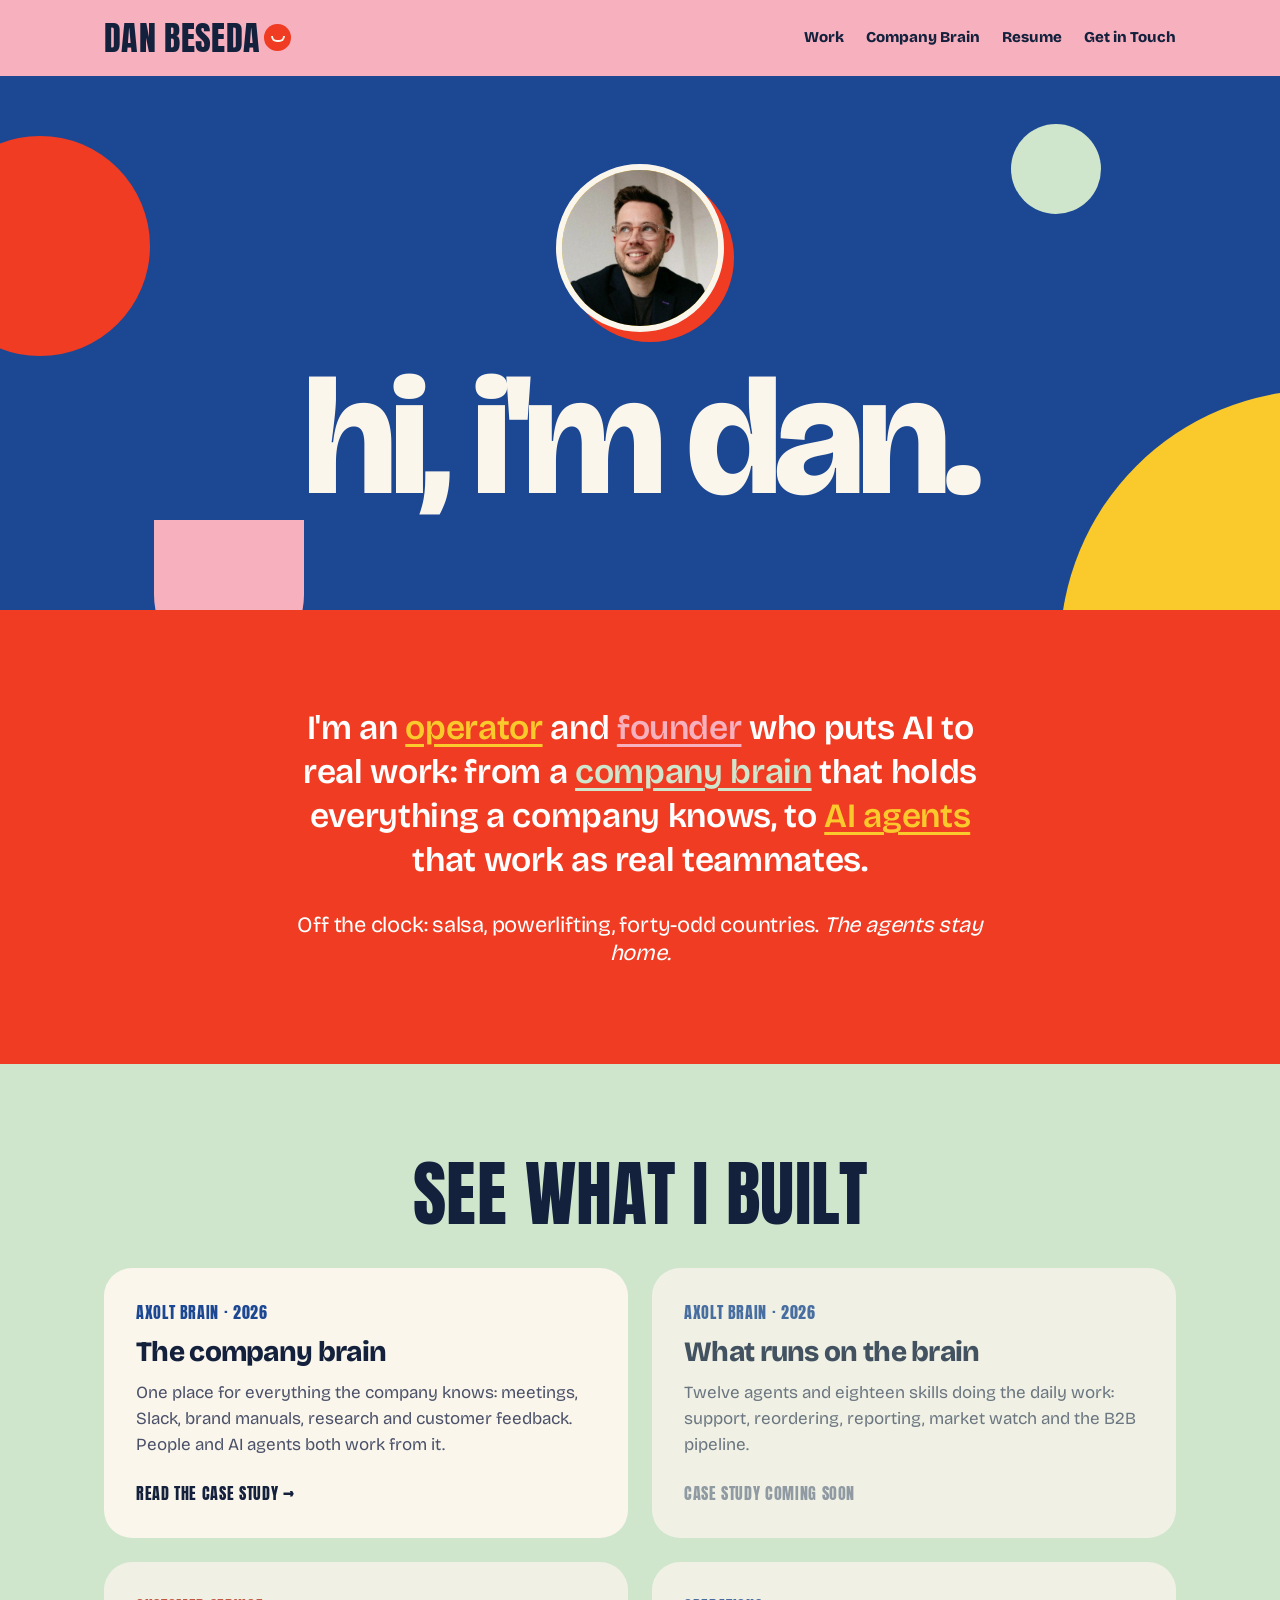
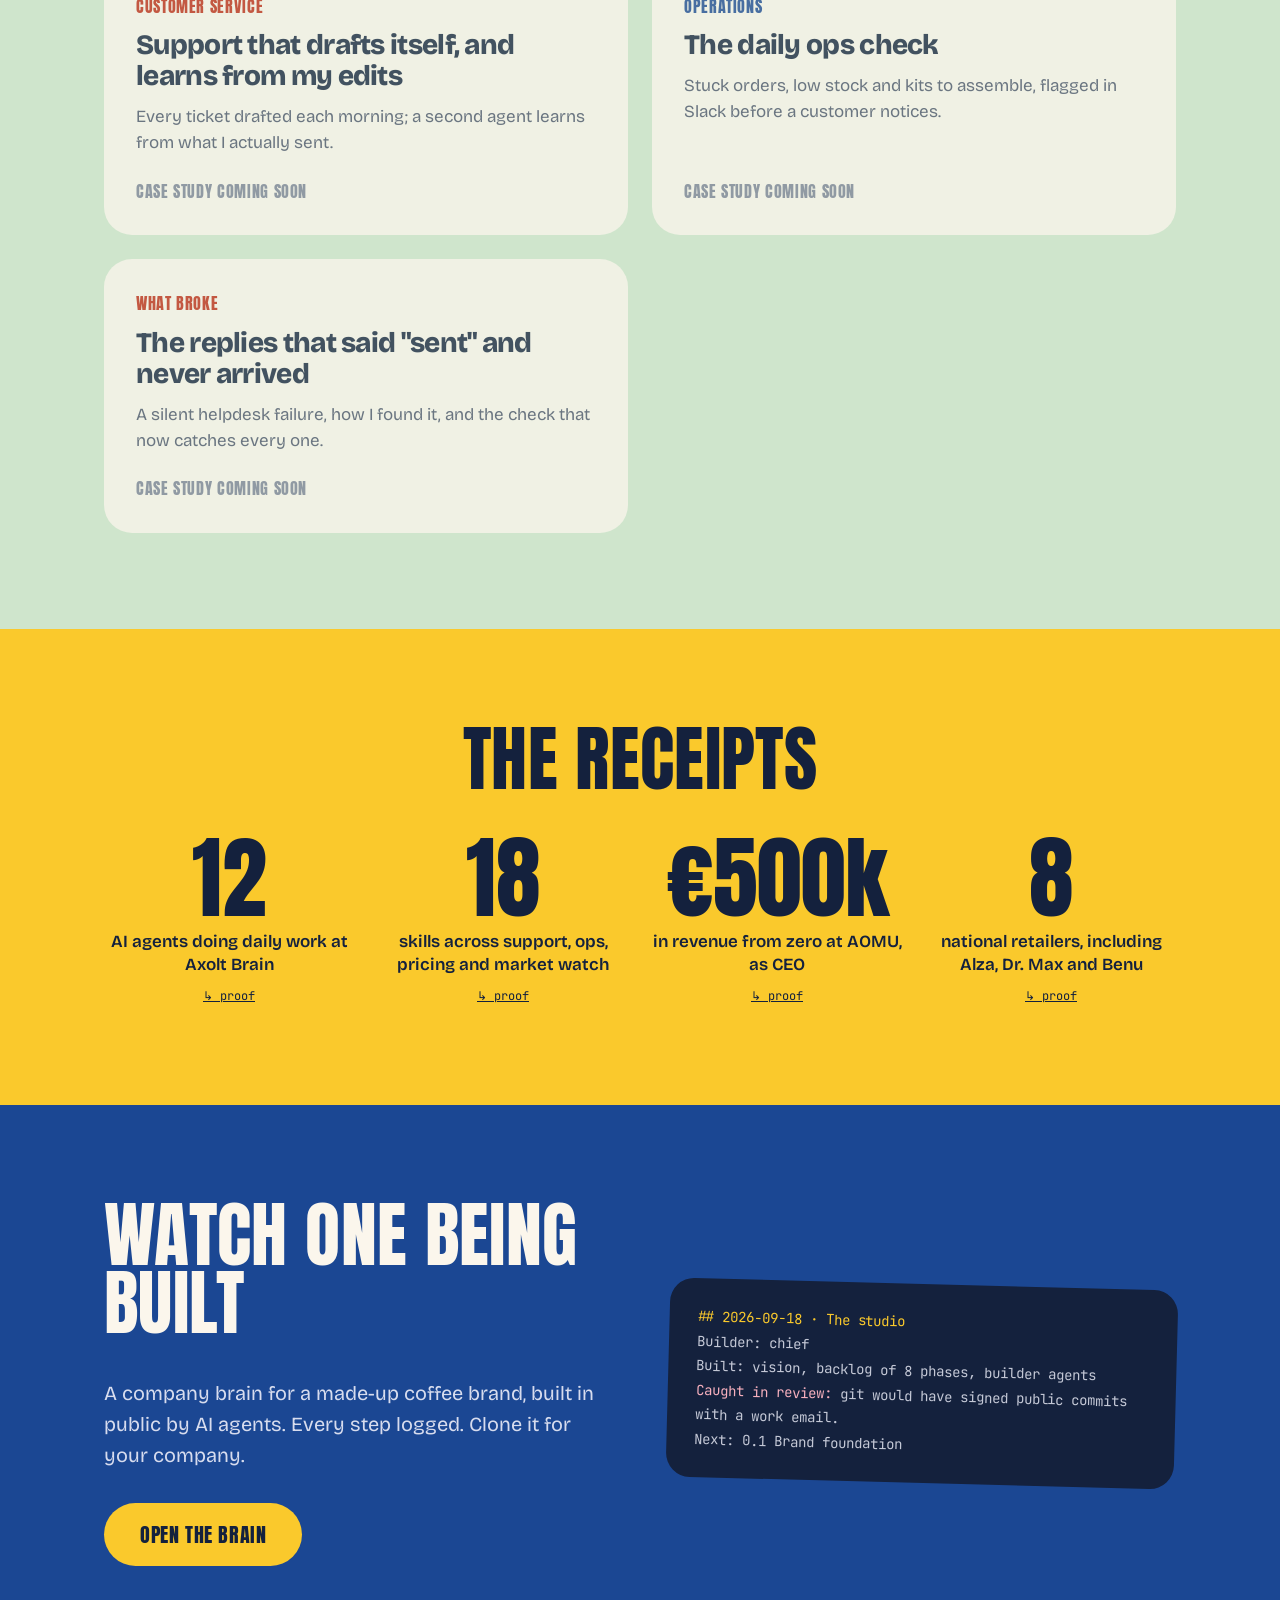
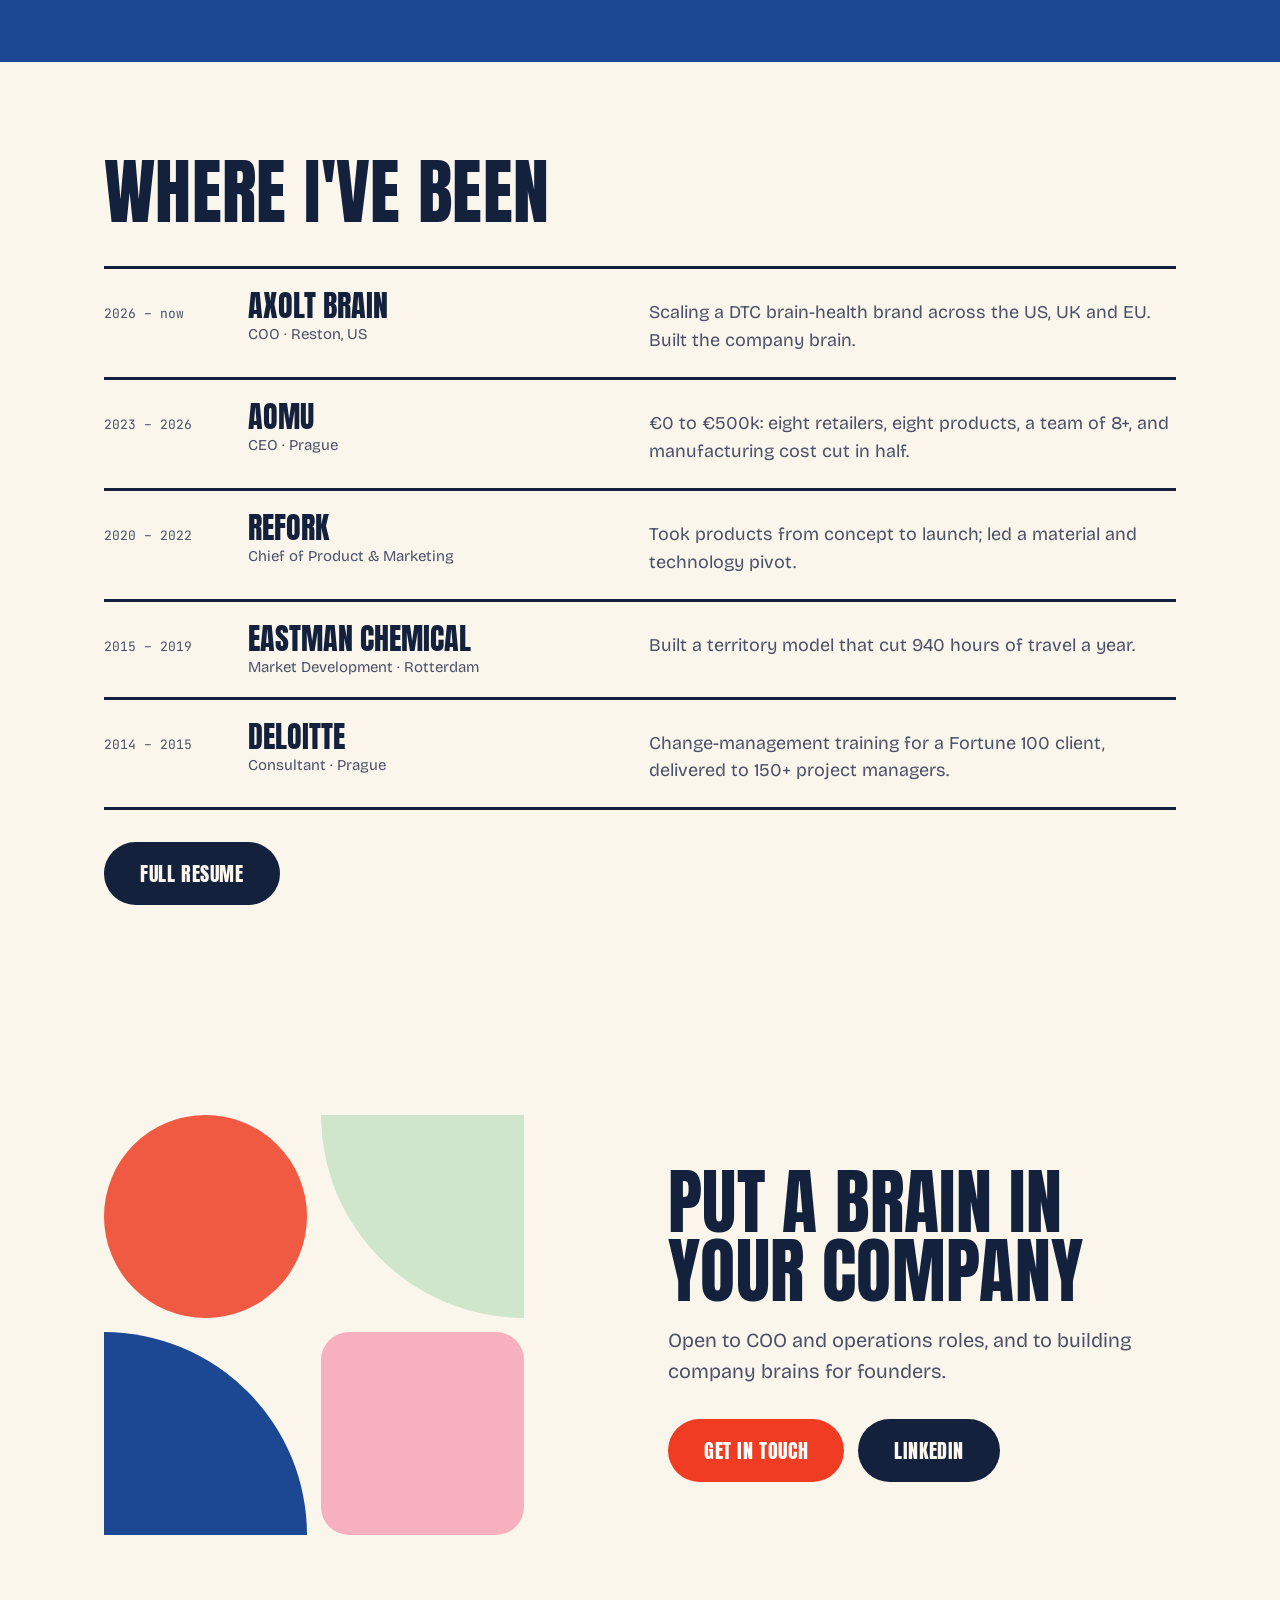
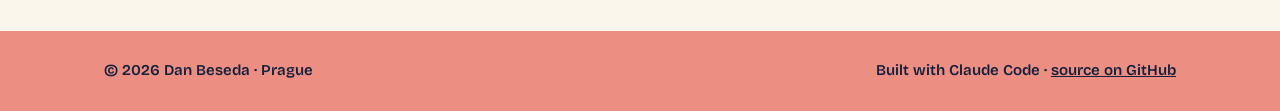
==== site/index.html @ a6845ab4 "Add the personal site and publish it with GitHub Pages Home, resume and the company-brain case study" ====
<!doctype html>
<html lang="en">
<head>
<meta charset="utf-8">
<meta name="viewport" content="width=device-width, initial-scale=1">
<title>Dan Beseda — Practical AI</title>
<meta name="description" content="Operator who builds the AI systems a company runs on. Every claim links to its proof.">
<link rel="preconnect" href="https://fonts.googleapis.com">
<link rel="preconnect" href="https://fonts.gstatic.com" crossorigin>
<link href="https://fonts.googleapis.com/css2?family=Anton&family=Bricolage+Grotesque:opsz,wght@12..96,400;12..96,600;12..96,800&family=JetBrains+Mono:wght@500&display=swap" rel="stylesheet">
<link rel="stylesheet" href="assets/style.css">
</head>
<body>

<nav>
  <div class="wrap">
    <a class="logo" href="./">Dan Beseda<span class="o" aria-hidden="true"></span></a>
    <ul>
      <li><a href="#work">Work</a></li>
      <li><a href="#brain">Company Brain</a></li>
      <li class="hide-sm"><a href="resume.html">Resume</a></li>
      <li><a href="#hire">Get in Touch</a></li>
    </ul>
  </div>
</nav>

<header class="hero">
  <div class="shape sh1" aria-hidden="true"></div>
  <div class="shape sh2" aria-hidden="true"></div>
  <div class="shape sh3" aria-hidden="true"></div>
  <div class="shape sh4" aria-hidden="true"></div>
  <div class="avatar"><img src="assets/dan.jpg" alt="Dan Beseda"></div>
  <h1>hi, i'm dan.</h1>
</header>

<section class="band intro">
  <div class="wrap narrow">
    <p>
      I'm an <a class="y" href="resume.html">operator</a> and <a class="p" href="resume.html#aomu">founder</a> who puts AI
      to real work: from a <a class="m" href="work/company-brain.html">company brain</a> that holds everything a company
      knows, to <a class="y" href="#work">AI agents</a> that work as real teammates.
    </p>
    <p style="font-size:clamp(18px,2vw,22px);font-weight:400">
      Off the clock: salsa, powerlifting, forty-odd countries. <em>The agents stay home.</em>
    </p>
  </div>
</section>

<section class="band work-band" id="work">
  <div class="wrap">
    <h2 class="center">See what I built</h2>
    <div class="work">
      <a class="card" href="work/company-brain.html">
        <span class="kicker">Axolt Brain · 2026</span>
        <h3>The company brain</h3>
        <p>One place for everything the company knows: meetings, Slack, brand manuals, research and customer feedback. People and AI agents both work from it.</p>
        <span class="go">Read the case study →</span>
      </a>
      <div class="card soon">
        <span class="kicker">Axolt Brain · 2026</span>
        <h3>What runs on the brain</h3>
        <p>Twelve agents and eighteen skills doing the daily work: support, reordering, reporting, market watch and the B2B pipeline.</p>
        <span class="go">Case study coming soon</span>
      </div>
      <div class="card soon">
        <span class="kicker warm">Customer service</span>
        <h3>Support that drafts itself, and learns from my edits</h3>
        <p>Every ticket drafted each morning; a second agent learns from what I actually sent.</p>
        <span class="go">Case study coming soon</span>
      </div>
      <div class="card soon">
        <span class="kicker">Operations</span>
        <h3>The daily ops check</h3>
        <p>Stuck orders, low stock and kits to assemble, flagged in Slack before a customer notices.</p>
        <span class="go">Case study coming soon</span>
      </div>
      <div class="card soon">
        <span class="kicker warm">What broke</span>
        <h3>The replies that said "sent" and never arrived</h3>
        <p>A silent helpdesk failure, how I found it, and the check that now catches every one.</p>
        <span class="go">Case study coming soon</span>
      </div>
    </div>
  </div>
</section>

<section class="band receipts">
  <div class="wrap">
    <h2 class="center">The receipts</h2>
    <div class="nums">
      <div><b>12</b><span>AI agents doing daily work at Axolt Brain</span><a href="work/company-brain.html">↳ proof</a></div>
      <div><b>18</b><span>skills across support, ops, pricing and market watch</span><a href="work/company-brain.html">↳ proof</a></div>
      <div><b>€500k</b><span>in revenue from zero at AOMU, as CEO</span><a href="resume.html#aomu">↳ proof</a></div>
      <div><b>8</b><span>national retailers, including Alza, Dr. Max and Benu</span><a href="resume.html#aomu">↳ proof</a></div>
    </div>
  </div>
</section>

<section class="band public" id="brain">
  <div class="wrap">
    <div class="split">
      <div>
        <h2>Watch one being built</h2>
        <p>A company brain for a made-up coffee brand, built in public by AI agents. Every step logged. Clone it for your company.</p>
        <a class="pill yellow" href="https://github.com/danbeseda-axolt/practical-ai/tree/main/company-brain">Open the brain</a>
      </div>
      <div class="log">
        <span class="d">## 2026-09-18 · The studio</span><br>
        Builder: chief<br>
        Built: vision, backlog of 8 phases, builder agents<br>
        <span class="ok">Caught in review:</span> git would have signed public commits with a work email.<br>
        Next: 0.1 Brand foundation
      </div>
    </div>
  </div>
</section>

<section class="band" id="resume">
  <div class="wrap">
    <h2>Where I've been</h2>
    <ul class="xp">
      <li><span class="when">2026 – now</span><span class="who">Axolt Brain<small>COO · Reston, US</small></span><span class="what">Scaling a DTC brain-health brand across the US, UK and EU. Built the company brain.</span></li>
      <li><span class="when">2023 – 2026</span><span class="who">AOMU<small>CEO · Prague</small></span><span class="what">€0 to €500k: eight retailers, eight products, a team of 8+, and manufacturing cost cut in half.</span></li>
      <li><span class="when">2020 – 2022</span><span class="who">Refork<small>Chief of Product &amp; Marketing</small></span><span class="what">Took products from concept to launch; led a material and technology pivot.</span></li>
      <li><span class="when">2015 – 2019</span><span class="who">Eastman Chemical<small>Market Development · Rotterdam</small></span><span class="what">Built a territory model that cut 940 hours of travel a year.</span></li>
      <li><span class="when">2014 – 2015</span><span class="who">Deloitte<small>Consultant · Prague</small></span><span class="what">Change-management training for a Fortune 100 client, delivered to 150+ project managers.</span></li>
    </ul>
    <p style="margin-top:32px"><a class="pill ink" href="resume.html">Full resume</a></p>
  </div>
</section>

<section class="band hire" id="hire">
  <div class="wrap">
    <div class="split">
      <div class="art" aria-hidden="true"><div></div><div></div><div></div><div></div></div>
      <div>
        <h2>Put a brain in your company</h2>
        <p>Open to COO and operations roles, and to building company brains for founders.</p>
        <div class="row">
          <a class="pill" href="mailto:beseda.dan@gmail.com">Get in touch</a>
          <a class="pill ink" href="https://www.linkedin.com/in/dbeseda">LinkedIn</a>
        </div>
      </div>
    </div>
  </div>
</section>

<footer>
  <div class="wrap">
    <span>© 2026 Dan Beseda · Prague</span>
    <span>Built with Claude Code · <a href="https://github.com/danbeseda-axolt/practical-ai">source on GitHub</a></span>
  </div>
</footer>

</body>
</html>
---- site/assets/style.css ----
/* Palette from Dan's podcast project */
:root {
  --pink: #f7b0be;
  --salmon: #ed8e83;
  --red: #ef3c23;
  --coral: #f15a42;
  --yellow: #fac92c;
  --mint: #cfe5cc;
  --blue: #2178ae;
  --navy: #1b4793;
  --ink: #14213d;
  --cream: #fbf6ec;

  --bg: var(--cream);
  --text: var(--ink);
  --text-2: #4a5169;
  --rule: var(--ink);

  --head: "Anton", Impact, sans-serif;
  --body: "Bricolage Grotesque", system-ui, sans-serif;
  --mono: "JetBrains Mono", ui-monospace, monospace;
}
/* The colour bands stay the same in dark mode; only the neutral bands flip. */
@media (prefers-color-scheme: dark) {
  :root:not([data-theme="light"]) { --bg: #0f1a31; --text: #fbf6ec; --text-2: #c4c8d6; --rule: #fbf6ec; }
}
:root[data-theme="dark"] { --bg: #0f1a31; --text: #fbf6ec; --text-2: #c4c8d6; --rule: #fbf6ec; }

* { box-sizing: border-box; }
html { -webkit-text-size-adjust: 100%; scroll-behavior: smooth; }
body { margin: 0; background: var(--bg); color: var(--text); font: 400 18px/1.55 var(--body); }
a { color: inherit; }
img { max-width: 100%; display: block; }
.wrap { max-width: 1120px; margin: 0 auto; padding: 0 24px; }
.narrow { max-width: 760px; }
@media (max-width: 600px) { .wrap { padding: 0 16px; } }

.band { padding: 96px 0; }
@media (max-width: 600px) { .band { padding: 64px 0; } }

h2 {
  font-family: var(--head); font-weight: 400; text-transform: uppercase;
  font-size: clamp(40px, 6vw, 72px); line-height: .95; letter-spacing: .005em; margin: 0 0 40px;
}
.center { text-align: center; }

.pill {
  display: inline-block; font-family: var(--head); text-transform: uppercase; font-size: 20px; letter-spacing: .03em;
  padding: 16px 36px; border-radius: 999px; text-decoration: none; background: var(--red); color: #fff;
  transition: transform .15s;
}
.pill:hover { transform: scale(1.05) rotate(-1.5deg); }
.pill.ink { background: var(--ink); color: var(--cream); }
.pill.yellow { background: var(--yellow); color: var(--ink); }
.pill.cream { background: var(--cream); color: var(--ink); }
.row { display: flex; gap: 14px; flex-wrap: wrap; }

/* ---------- nav ---------- */
nav { background: var(--pink); color: var(--ink); position: sticky; top: 0; z-index: 10; }
nav .wrap { display: flex; align-items: center; justify-content: space-between; height: 76px; gap: 20px; }
.logo { font-family: var(--head); font-size: 34px; text-transform: uppercase; text-decoration: none; letter-spacing: .01em; display: flex; align-items: center; white-space: nowrap; }
.logo .o { display: inline-grid; place-items: center; width: .78em; height: .78em; border-radius: 50%; background: var(--red); margin-left: .12em; position: relative; top: -.02em; }
.logo .o::after { content: ""; width: .28em; height: .14em; border: .06em solid var(--cream); border-top: 0; border-radius: 0 0 1em 1em; margin-top: .1em; }
nav ul { display: flex; flex-wrap: wrap; justify-content: flex-end; gap: 4px 22px; list-style: none; margin: 0; padding: 0; font-weight: 800; font-size: 15px; }
nav ul a { text-decoration: none; }
nav ul a:hover, nav ul a[aria-current] { text-decoration: underline; text-decoration-thickness: 3px; text-underline-offset: 4px; }
@media (max-width: 640px) { .logo { font-size: 26px; } nav ul { font-size: 13px; gap: 2px 12px; } nav .hide-sm { display: none; } }

/* ---------- hero: avatar + giant greeting ---------- */
.hero { position: relative; overflow: hidden; background: var(--navy); color: var(--cream); padding: 88px 0 96px; text-align: center; }
.hero h1 {
  position: relative; margin: 0; font-family: var(--body); font-weight: 800;
  font-size: clamp(64px, 13vw, 176px); line-height: .9; letter-spacing: -0.045em;
}
.avatar {
  position: relative; width: 168px; height: 168px; margin: 0 auto 32px; border-radius: 50%;
  border: 6px solid var(--cream); background: var(--yellow); color: var(--ink); overflow: hidden;
  display: grid; place-items: center; font-family: var(--head); font-size: 64px; box-shadow: 10px 10px 0 var(--red);
}
.avatar img { width: 100%; height: 100%; object-fit: cover; }
.hero .shape { position: absolute; }
.hero .sh1 { width: 220px; height: 220px; border-radius: 50%; background: var(--red); left: -70px; top: 60px; }
.hero .sh2 { width: 260px; height: 260px; border-radius: 100% 0 0 0; background: var(--yellow); right: -40px; bottom: -40px; }
.hero .sh3 { width: 90px; height: 90px; border-radius: 50%; background: var(--mint); right: 14%; top: 48px; }
.hero .sh4 { width: 150px; height: 150px; border-radius: 0 0 100% 100%; background: var(--pink); left: 12%; bottom: -60px; }
.hero .shape { animation: float 9s ease-in-out infinite alternate; }
.hero .sh2 { animation-delay: -3s; } .hero .sh3 { animation-delay: -5s; } .hero .sh4 { animation-delay: -7s; }
@keyframes float { to { transform: translate(10px, -14px) rotate(6deg); } }
@media (prefers-reduced-motion: reduce) { .hero .shape { animation: none; } }
@media (max-width: 600px) {
  .hero { padding: 56px 0 72px; }
  .avatar { width: 124px; height: 124px; font-size: 46px; }
  .hero .sh1 { width: 130px; height: 130px; left: -60px; }
  .hero .sh2 { width: 150px; height: 150px; }
  .hero .sh3, .hero .sh4 { display: none; }
}

/* ---------- intro on red ---------- */
.intro { background: var(--red); color: #fff; }
.intro p { font-size: clamp(24px, 3vw, 34px); line-height: 1.3; font-weight: 600; margin: 0 0 28px; text-align: center; letter-spacing: -0.01em; }
.intro p:last-child { margin: 0; }
.intro a { text-decoration: underline; text-decoration-thickness: 3px; text-underline-offset: 5px; }
.intro a.y { color: var(--yellow); }
.intro a.p { color: var(--pink); }
.intro a.m { color: var(--mint); }

/* ---------- work on mint ---------- */
.work-band { background: var(--mint); color: var(--ink); }
.work { display: grid; grid-template-columns: 1fr 1fr; gap: 24px; }
.card {
  background: var(--cream); color: var(--ink); border-radius: 28px; padding: 32px; text-decoration: none;
  display: flex; flex-direction: column; transition: transform .15s;
}
a.card:hover { transform: translateY(-4px) rotate(-.6deg); }
.card .kicker { font-family: var(--head); text-transform: uppercase; font-size: 16px; letter-spacing: .04em; margin-bottom: 12px; color: var(--navy); }
.card .kicker.warm { color: #c02a14; }
.card h3 { font-family: var(--body); font-weight: 800; font-size: 28px; line-height: 1.1; letter-spacing: -0.025em; margin: 0 0 12px; }
.card p { color: #4a5169; margin: 0 0 22px; font-size: 17px; flex: 1; }
.card .go { font-family: var(--head); text-transform: uppercase; letter-spacing: .04em; font-size: 16px; }
.card.soon { opacity: .75; }
.card.soon .go { color: #7c8196; }
@media (max-width: 800px) { .work { grid-template-columns: 1fr; } .card { padding: 26px; border-radius: 22px; } }

/* ---------- the receipts on yellow ---------- */
.receipts { background: var(--yellow); color: var(--ink); }
.nums { display: grid; grid-template-columns: repeat(4, 1fr); gap: 24px; text-align: center; }
.nums b { display: block; font-family: var(--head); font-weight: 400; font-size: clamp(56px, 7vw, 96px); line-height: 1; margin-bottom: 8px; }
.nums span { display: block; font-weight: 600; font-size: 17px; line-height: 1.35; max-width: 16em; margin: 0 auto; }
.nums a { display: inline-block; margin-top: 10px; font-family: var(--mono); font-size: 12px; }
@media (max-width: 800px) { .nums { grid-template-columns: 1fr 1fr; row-gap: 44px; } }

/* ---------- how it works ---------- */
.steps { display: grid; grid-template-columns: repeat(3, 1fr); gap: 40px; }
.step .blob { width: 88px; height: 88px; margin-bottom: 22px; }
.step:nth-child(1) .blob { background: var(--pink); border-radius: 50%; }
.step:nth-child(2) .blob { background: var(--yellow); border-radius: 0 100% 0 0; }
.step:nth-child(3) .blob { background: var(--blue); border-radius: 22px; }
.step h3 { font-family: var(--head); font-weight: 400; text-transform: uppercase; font-size: 34px; line-height: 1; margin: 0 0 10px; }
.step p { color: var(--text-2); margin: 0; }
@media (max-width: 800px) { .steps { grid-template-columns: 1fr; gap: 44px; } }

/* ---------- build in public on navy ---------- */
.public { background: var(--navy); color: var(--cream); }
.split { display: grid; grid-template-columns: 1fr 1fr; gap: 56px; align-items: center; }
.public p { color: #d7dcee; font-size: 20px; margin: 0 0 32px; }
.log { font-family: var(--mono); font-size: 14px; line-height: 1.75; background: var(--ink); border-radius: 24px; padding: 26px 28px; color: #c4c8d6; overflow-wrap: anywhere; transform: rotate(1.5deg); }
.log .d { color: var(--yellow); }
.log .ok { color: var(--pink); }
@media (max-width: 800px) { .split { grid-template-columns: 1fr; gap: 36px; } .log { transform: none; } }

/* ---------- experience ---------- */
.xp { list-style: none; margin: 0; padding: 0; }
.xp > li { display: grid; grid-template-columns: 120px 1fr 1.4fr; gap: 24px; padding: 22px 0; border-top: 3px solid var(--rule); align-items: baseline; }
.xp > li:last-child { border-bottom: 3px solid var(--rule); }
.xp .when { font-family: var(--mono); font-size: 13px; color: var(--text-2); }
.xp .who { font-family: var(--head); text-transform: uppercase; font-size: 30px; line-height: 1; }
.xp .who small { display: block; font-family: var(--body); text-transform: none; font-size: 15px; color: var(--text-2); margin-top: 6px; }
.xp .what { color: var(--text-2); }
@media (max-width: 800px) { .xp > li { grid-template-columns: 1fr; gap: 6px; } }

/* ---------- hire me ---------- */
.hire { background: var(--cream); color: var(--ink); }
.hire .art { aspect-ratio: 1; max-width: 420px; display: grid; grid-template-columns: 1fr 1fr; gap: 14px; }
.hire .art div:nth-child(1) { background: var(--coral); border-radius: 50%; }
.hire .art div:nth-child(2) { background: var(--mint); border-radius: 0 0 0 100%; }
.hire .art div:nth-child(3) { background: var(--navy); border-radius: 0 100% 0 0; }
.hire .art div:nth-child(4) { background: var(--pink); border-radius: 28px; }
.hire h2 { margin-bottom: 20px; }
.hire p { color: #4a5169; font-size: 20px; margin: 0 0 32px; max-width: 26em; }
@media (max-width: 800px) { .hire .art { max-width: 240px; } }

/* ---------- inner pages ---------- */
.page-head { padding: 80px 0 72px; }
.page-head.red { background: var(--red); color: #fff; }
.page-head.navy { background: var(--navy); color: var(--cream); }
.page-head.mint { background: var(--mint); color: var(--ink); }
.page-head .kicker { font-family: var(--mono); font-size: 14px; margin: 0 0 18px; opacity: .85; }
.page-head h1 { font-family: var(--head); font-weight: 400; text-transform: uppercase; font-size: clamp(48px, 8vw, 104px); line-height: .92; margin: 0 0 24px; }
.page-head .sub { font-size: clamp(20px, 2.4vw, 26px); line-height: 1.4; font-weight: 600; max-width: 34em; margin: 0; }
@media (max-width: 600px) { .page-head { padding: 52px 0 48px; } }

.facts { display: grid; grid-template-columns: repeat(4, 1fr); gap: 16px; margin-top: 44px; }
.facts div { background: rgba(255,255,255,.14); border-radius: 18px; padding: 16px 18px; }
.page-head.mint .facts div { background: rgba(255,255,255,.55); }
.facts b { display: block; font-family: var(--head); font-weight: 400; font-size: 34px; line-height: 1; margin-bottom: 4px; }
.facts span { font-size: 14px; }
@media (max-width: 800px) { .facts { grid-template-columns: 1fr 1fr; } }

.prose { padding: 72px 0 24px; }
.prose h2 { font-size: clamp(34px, 4.4vw, 52px); margin: 64px 0 20px; }
.prose h2:first-child { margin-top: 0; }
.prose p, .prose li { color: var(--text-2); font-size: 19px; }
.prose p { margin: 0 0 18px; }
.prose strong { color: var(--text); }
.prose ul { padding-left: 22px; margin: 0 0 18px; }
.prose li { margin-bottom: 8px; }
.prose code { font-family: var(--mono); font-size: .82em; background: rgba(127,127,127,.14); padding: 1px 6px; border-radius: 6px; }
.prose .num-tag { font-family: var(--mono); font-size: 13px; color: var(--red); display: block; margin-bottom: 6px; }

.callout { border-radius: 24px; padding: 28px 30px; margin: 28px 0; color: var(--ink); }
.callout.yellow { background: var(--yellow); }
.callout.pink { background: var(--pink); }
.callout.mint { background: var(--mint); }
.callout p, .callout li { color: var(--ink); }
.callout p:last-child { margin: 0; }
.callout .label { font-family: var(--head); text-transform: uppercase; font-size: 18px; letter-spacing: .04em; display: block; margin-bottom: 8px; }

.layers { display: grid; grid-template-columns: repeat(3, 1fr); gap: 16px; margin: 28px 0; }
.layers div { border-radius: 20px; padding: 22px; color: var(--ink); }
.layers div:nth-child(1) { background: var(--pink); }
.layers div:nth-child(2) { background: var(--yellow); }
.layers div:nth-child(3) { background: var(--mint); }
.layers b { display: block; font-family: var(--head); font-weight: 400; text-transform: uppercase; font-size: 26px; line-height: 1; margin-bottom: 4px; }
.layers small { display: block; font-family: var(--mono); font-size: 12px; margin-bottom: 10px; }
.layers p { color: var(--ink); font-size: 16px; margin: 0; }
@media (max-width: 800px) { .layers { grid-template-columns: 1fr; } }

/* case study: sources -> brain -> people & agents */
.sources { display: grid; grid-template-columns: repeat(4, 1fr); gap: 14px; margin: 8px 0 0; }
.src, .users > div { border-radius: 20px; padding: 20px; color: var(--ink); }
.src b, .users b { display: block; font-family: var(--head); font-weight: 400; text-transform: uppercase; font-size: 22px; line-height: 1.05; margin-bottom: 6px; }
.src p, .users p { margin: 0; font-size: 15px; line-height: 1.4; }
.s-pink { background: var(--pink); } .s-yellow { background: var(--yellow); }
.s-mint { background: var(--mint); } .s-salmon { background: var(--salmon); }
.flow-down { text-align: center; font-family: var(--head); font-size: 34px; color: var(--red); line-height: 1; padding: 10px 0; }
.brain-box { background: var(--navy); color: var(--cream); border-radius: 24px; padding: 26px; text-align: center; }
.brain-box b { display: block; font-family: var(--head); font-weight: 400; text-transform: uppercase; font-size: clamp(30px, 4vw, 44px); line-height: 1; }
.brain-box p { margin: 6px 0 0; color: #d7dcee; }
.users { display: grid; grid-template-columns: 1fr 1fr; gap: 14px; }
.u-people { background: var(--cream); border: 3px solid var(--ink); }
.u-agents { background: var(--yellow); }
@media (max-width: 800px) { .sources { grid-template-columns: 1fr 1fr; } }
@media (max-width: 480px) { .sources, .users { grid-template-columns: 1fr; } }

.xp .bullets { grid-column: 3; margin: 6px 0 0; padding-left: 18px; color: var(--text-2); font-size: 16px; }
.xp .bullets li { margin-bottom: 6px; }
.xp .bullets a { font-family: var(--mono); font-size: 12px; color: var(--text); }
@media (max-width: 800px) { .xp .bullets { grid-column: 1; } }
.tags { display: flex; flex-wrap: wrap; gap: 10px; margin: 0 0 16px; padding: 0; list-style: none; }
.tags li { background: var(--mint); color: var(--ink); border-radius: 999px; padding: 6px 14px; font-weight: 600; font-size: 15px; }
.tags.pink li { background: var(--pink); }
.tags.yellow li { background: var(--yellow); }

footer { background: var(--salmon); color: var(--ink); padding: 28px 0; font-weight: 600; font-size: 15px; }
footer .wrap { display: flex; justify-content: space-between; gap: 16px; flex-wrap: wrap; }
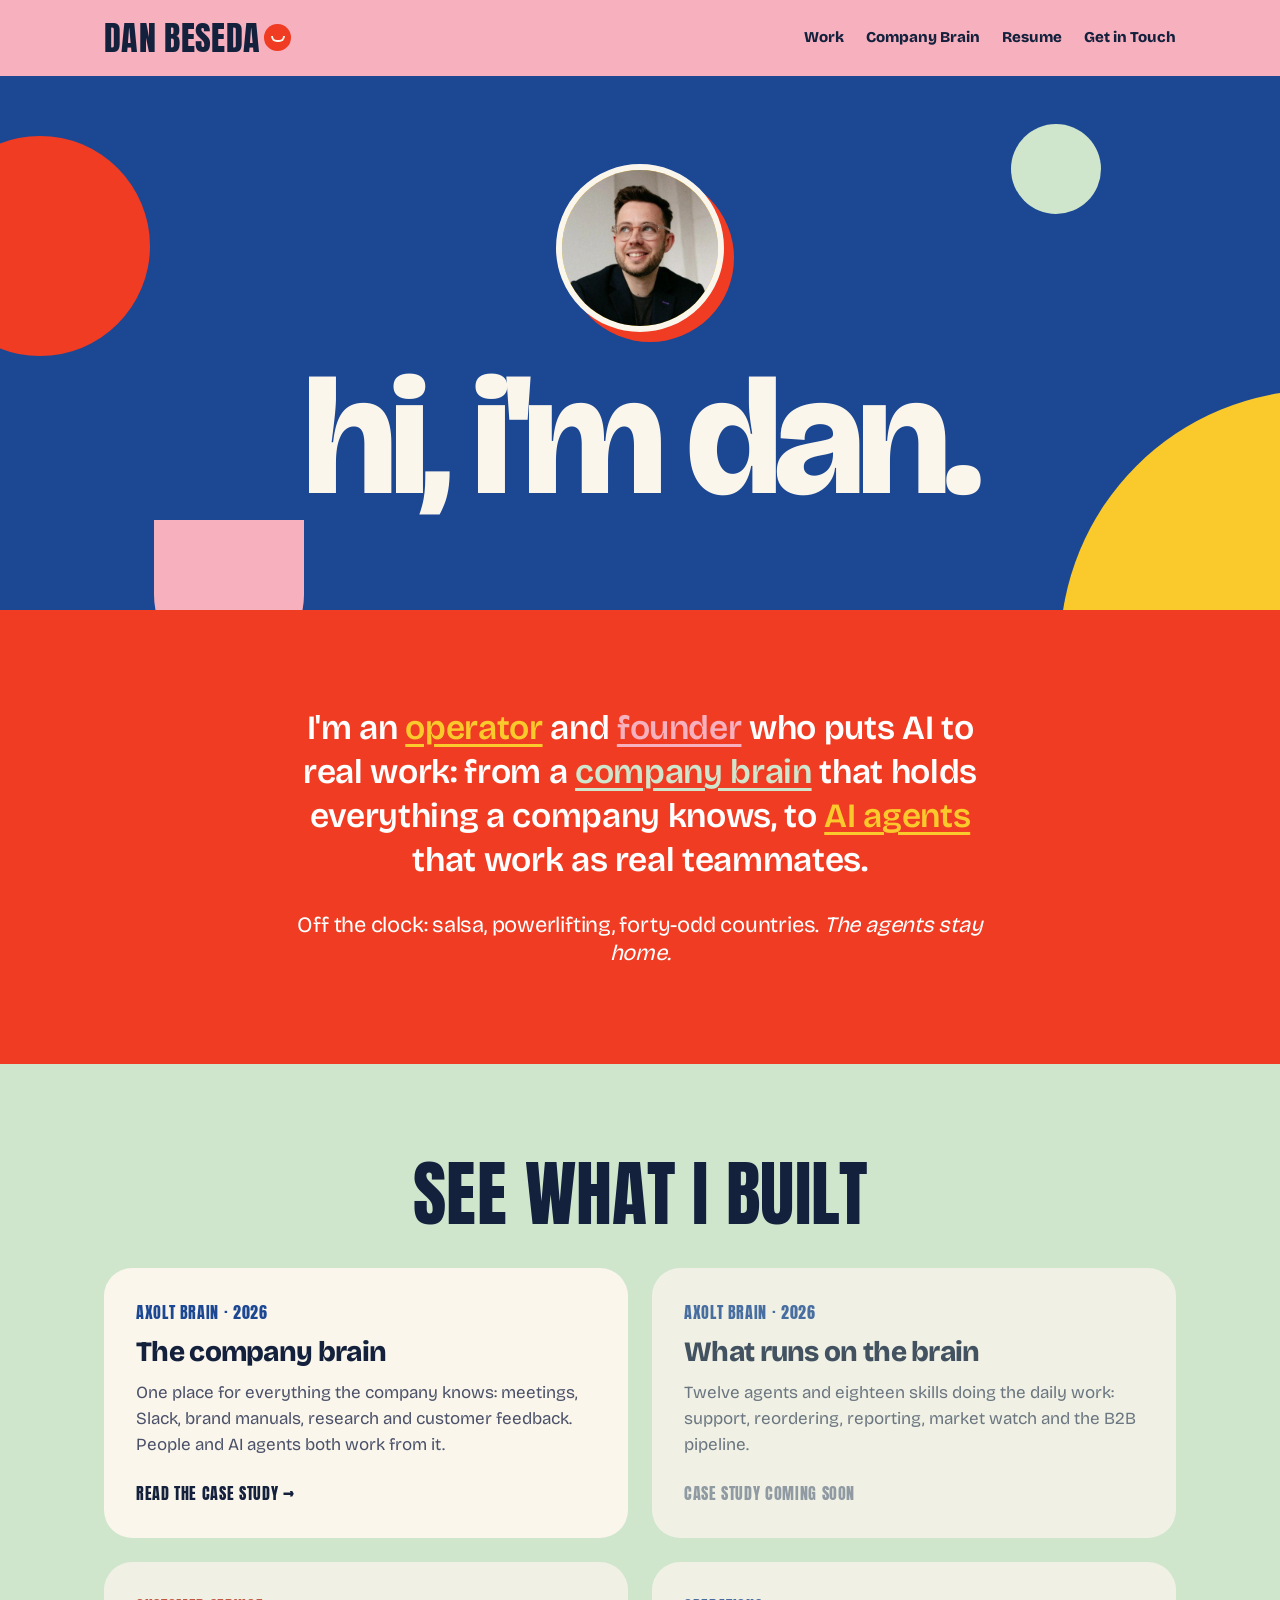
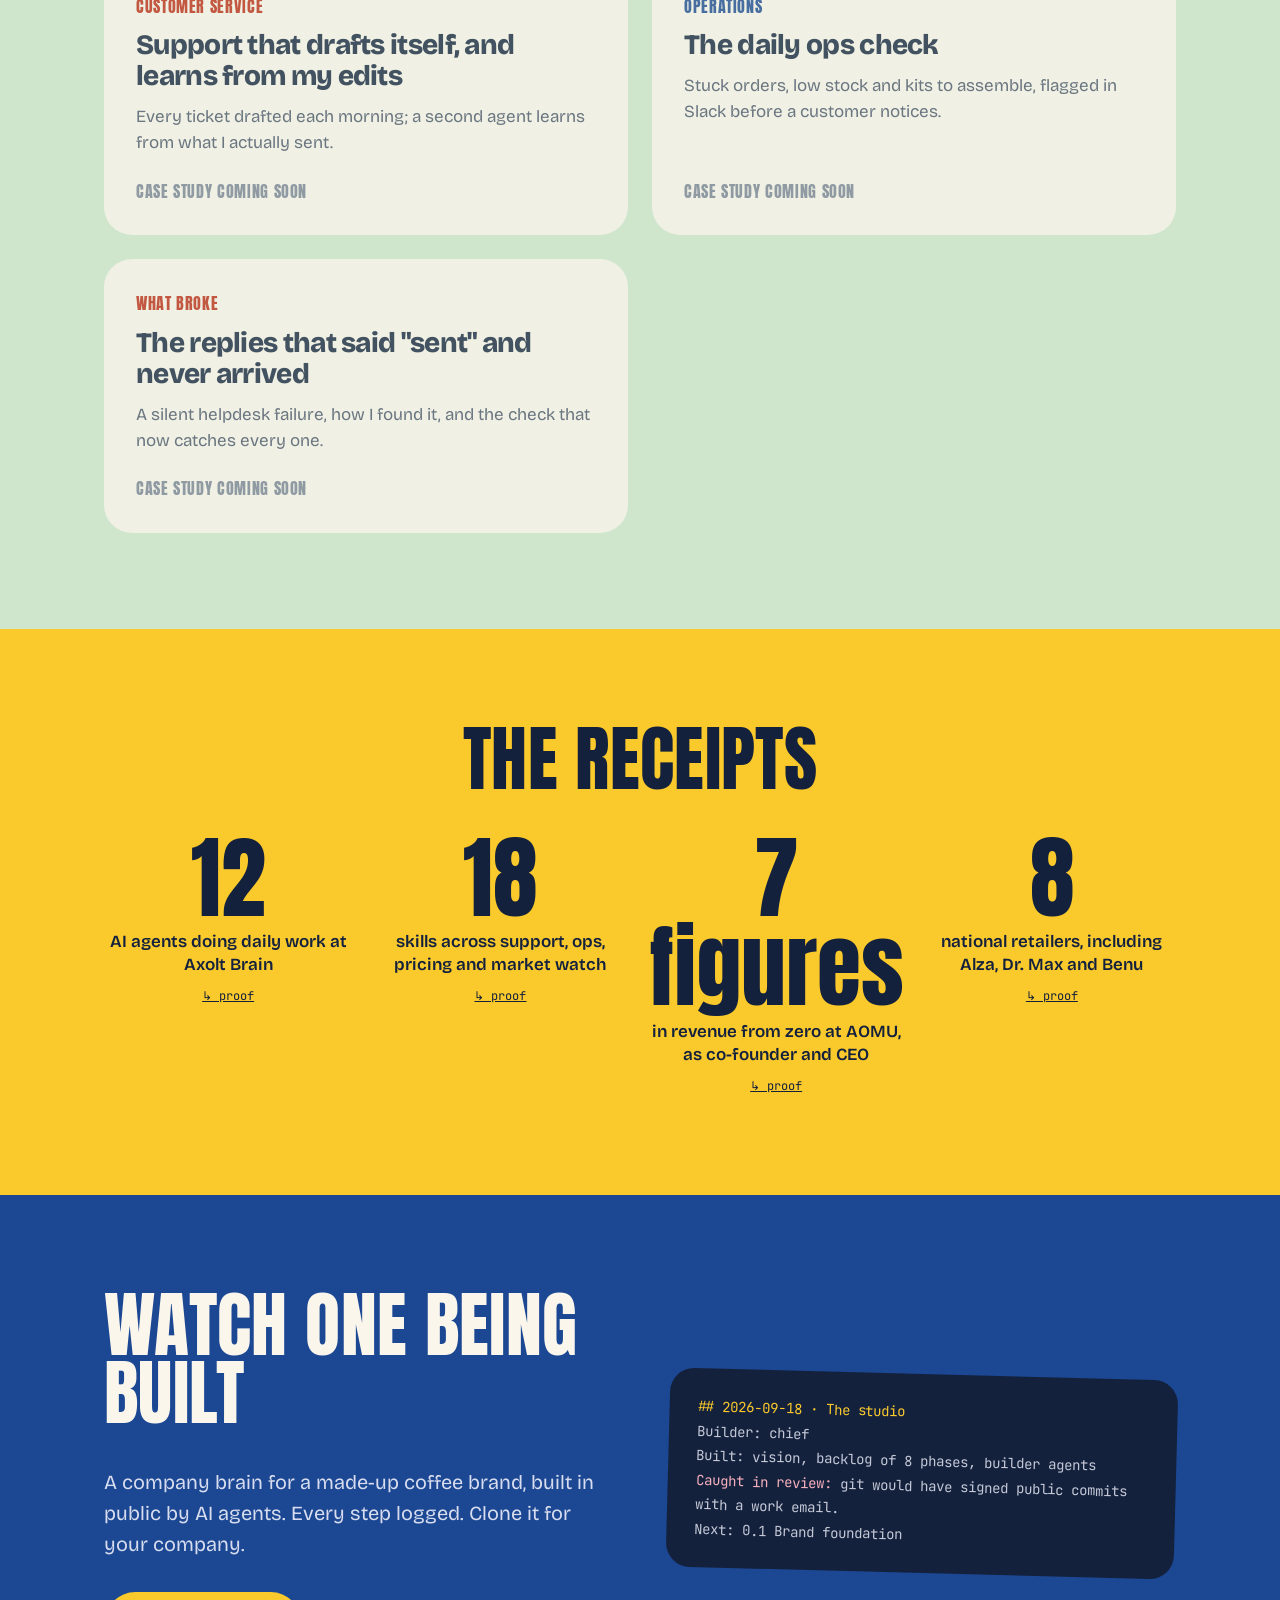
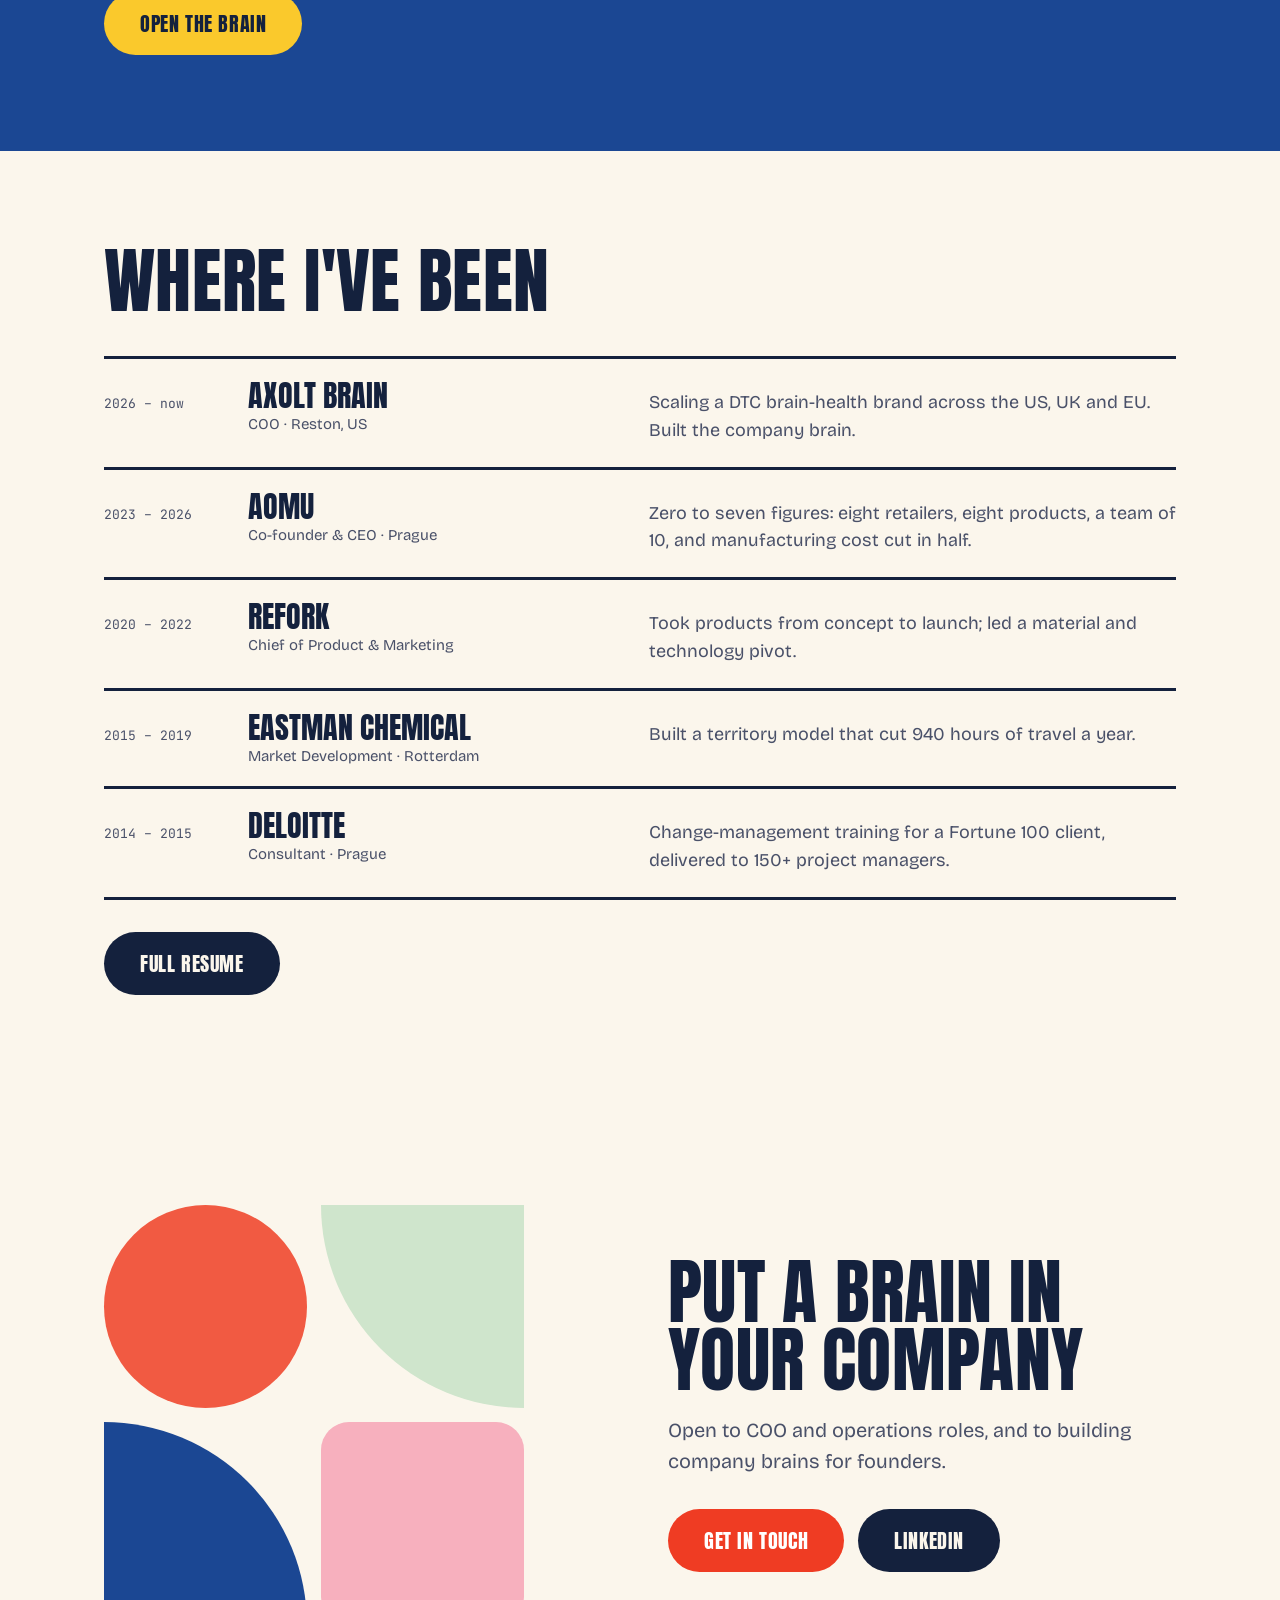
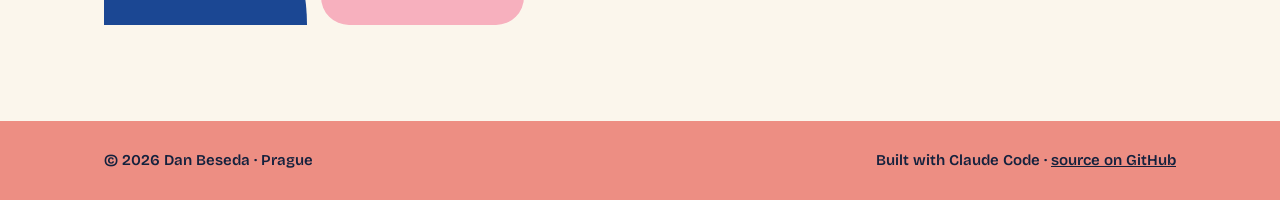
==== commit 5066ddb8: "Update AOMU: co-founder, zero to seven figures, team of 10 Co-Authored-By: Claude Opus 5.5 <noreply@" ====
--- a/site/index.html
+++ b/site/index.html
@@ -90,7 +90,7 @@
     <div class="nums">
       <div><b>12</b><span>AI agents doing daily work at Axolt Brain</span><a href="work/company-brain.html">↳ proof</a></div>
       <div><b>18</b><span>skills across support, ops, pricing and market watch</span><a href="work/company-brain.html">↳ proof</a></div>
-      <div><b>€500k</b><span>in revenue from zero at AOMU, as CEO</span><a href="resume.html#aomu">↳ proof</a></div>
+      <div><b>7 figures</b><span>in revenue from zero at AOMU, as co-founder and CEO</span><a href="resume.html#aomu">↳ proof</a></div>
       <div><b>8</b><span>national retailers, including Alza, Dr. Max and Benu</span><a href="resume.html#aomu">↳ proof</a></div>
     </div>
   </div>
@@ -120,7 +120,7 @@
     <h2>Where I've been</h2>
     <ul class="xp">
       <li><span class="when">2026 – now</span><span class="who">Axolt Brain<small>COO · Reston, US</small></span><span class="what">Scaling a DTC brain-health brand across the US, UK and EU. Built the company brain.</span></li>
-      <li><span class="when">2023 – 2026</span><span class="who">AOMU<small>CEO · Prague</small></span><span class="what">€0 to €500k: eight retailers, eight products, a team of 8+, and manufacturing cost cut in half.</span></li>
+      <li><span class="when">2023 – 2026</span><span class="who">AOMU<small>Co-founder &amp; CEO · Prague</small></span><span class="what">Zero to seven figures: eight retailers, eight products, a team of 10, and manufacturing cost cut in half.</span></li>
       <li><span class="when">2020 – 2022</span><span class="who">Refork<small>Chief of Product &amp; Marketing</small></span><span class="what">Took products from concept to launch; led a material and technology pivot.</span></li>
       <li><span class="when">2015 – 2019</span><span class="who">Eastman Chemical<small>Market Development · Rotterdam</small></span><span class="what">Built a territory model that cut 940 hours of travel a year.</span></li>
       <li><span class="when">2014 – 2015</span><span class="who">Deloitte<small>Consultant · Prague</small></span><span class="what">Change-management training for a Fortune 100 client, delivered to 150+ project managers.</span></li>
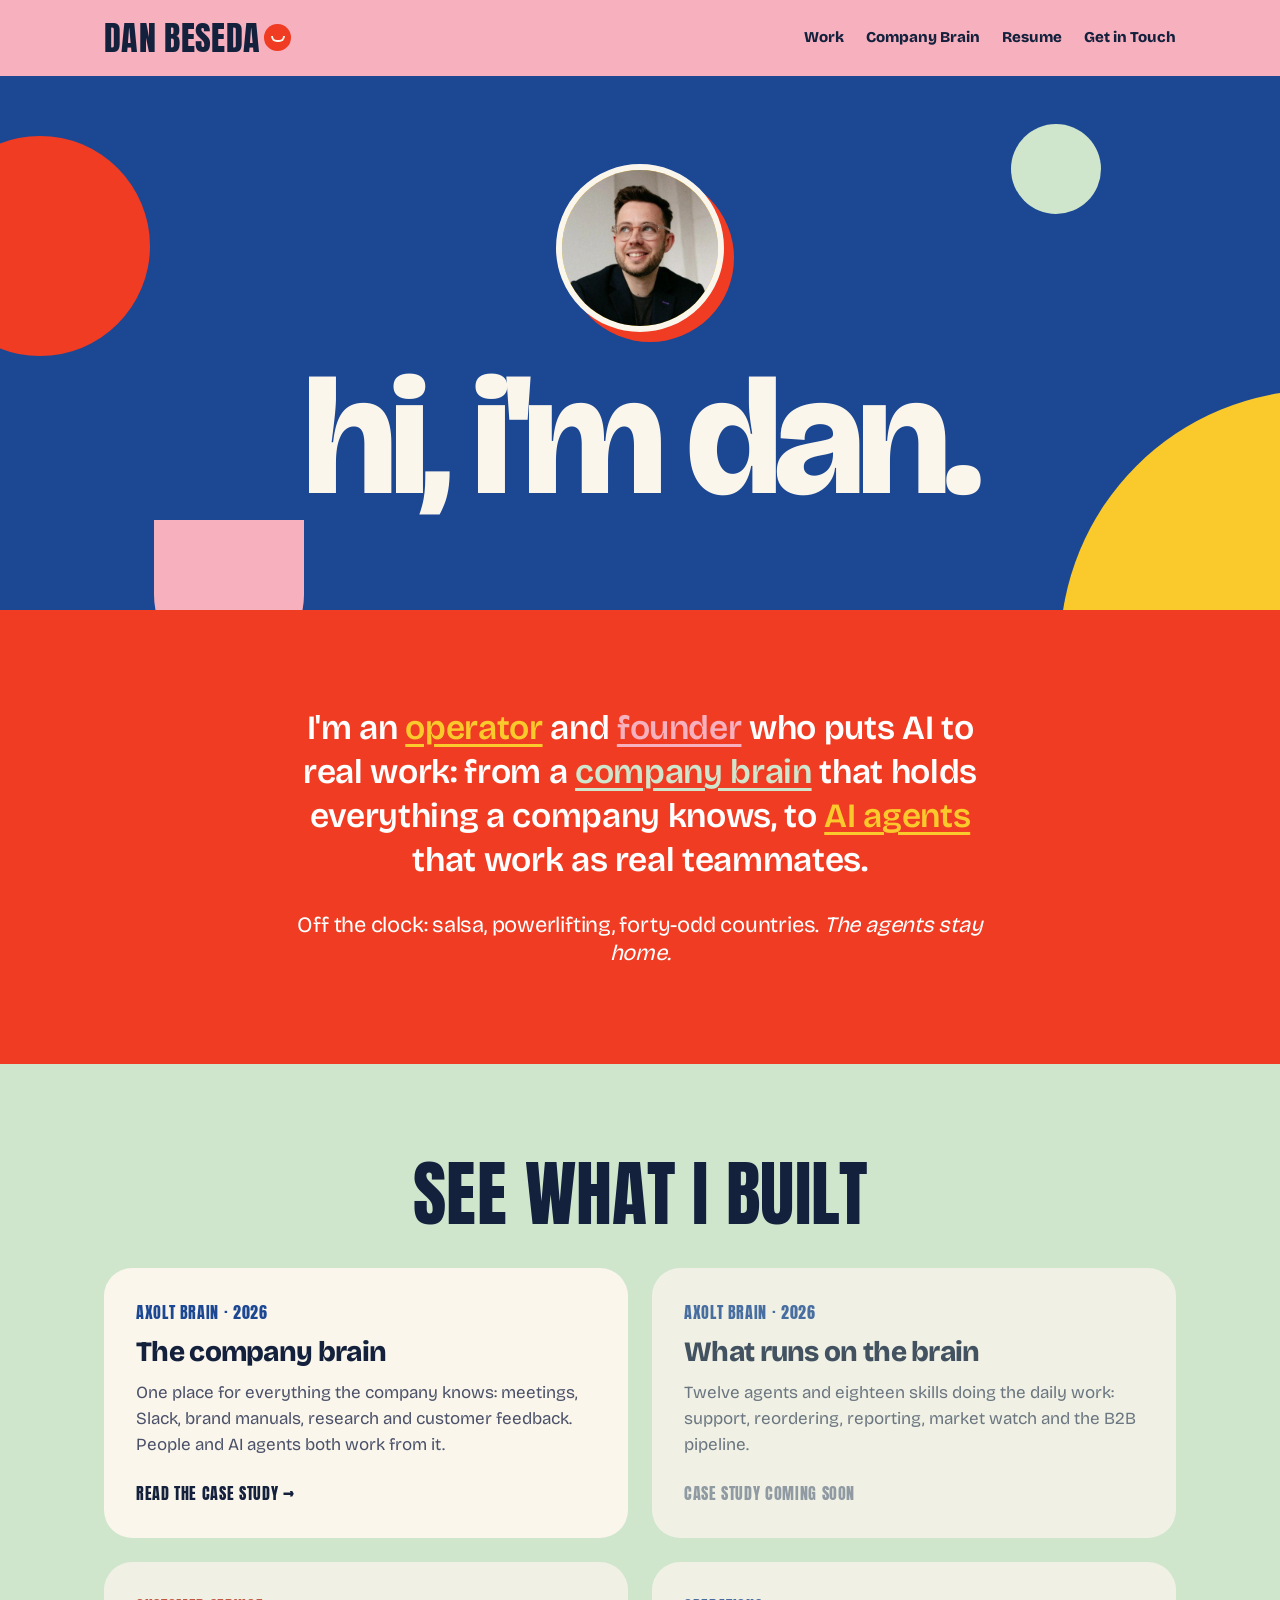
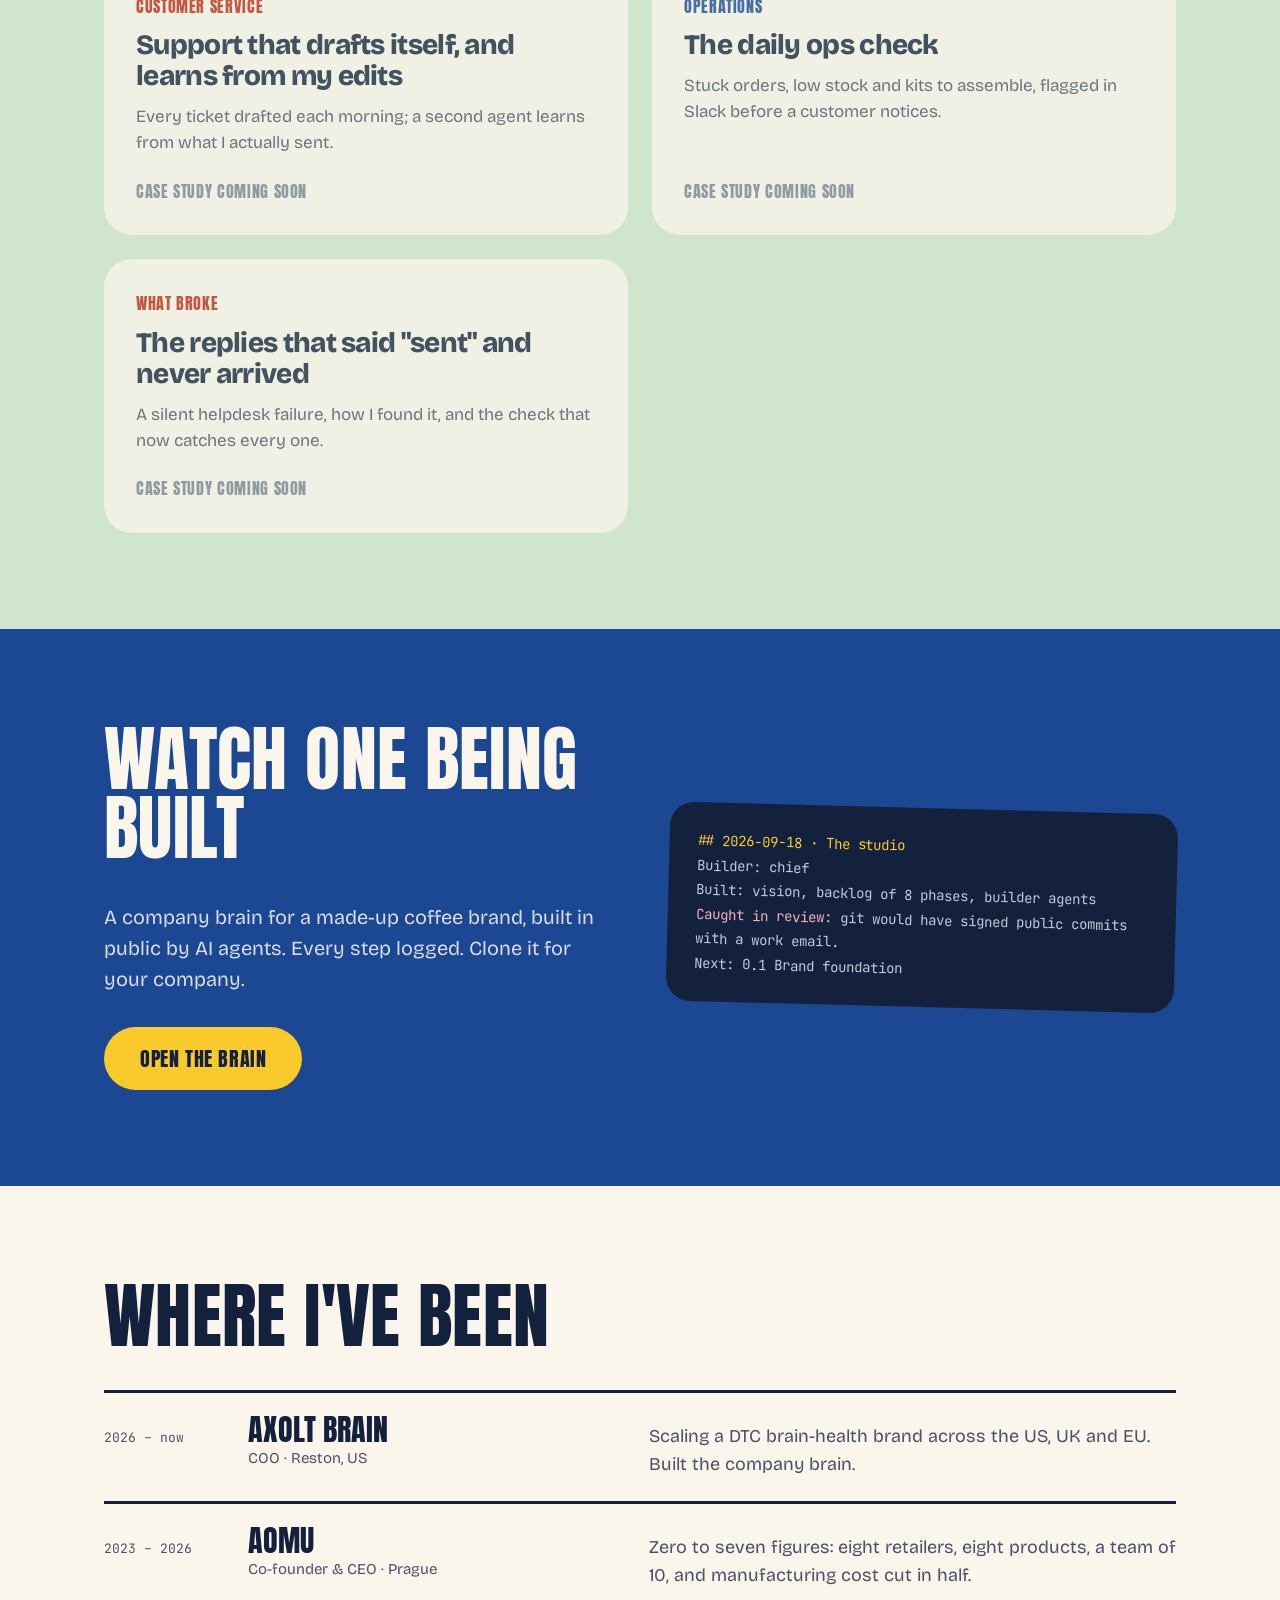
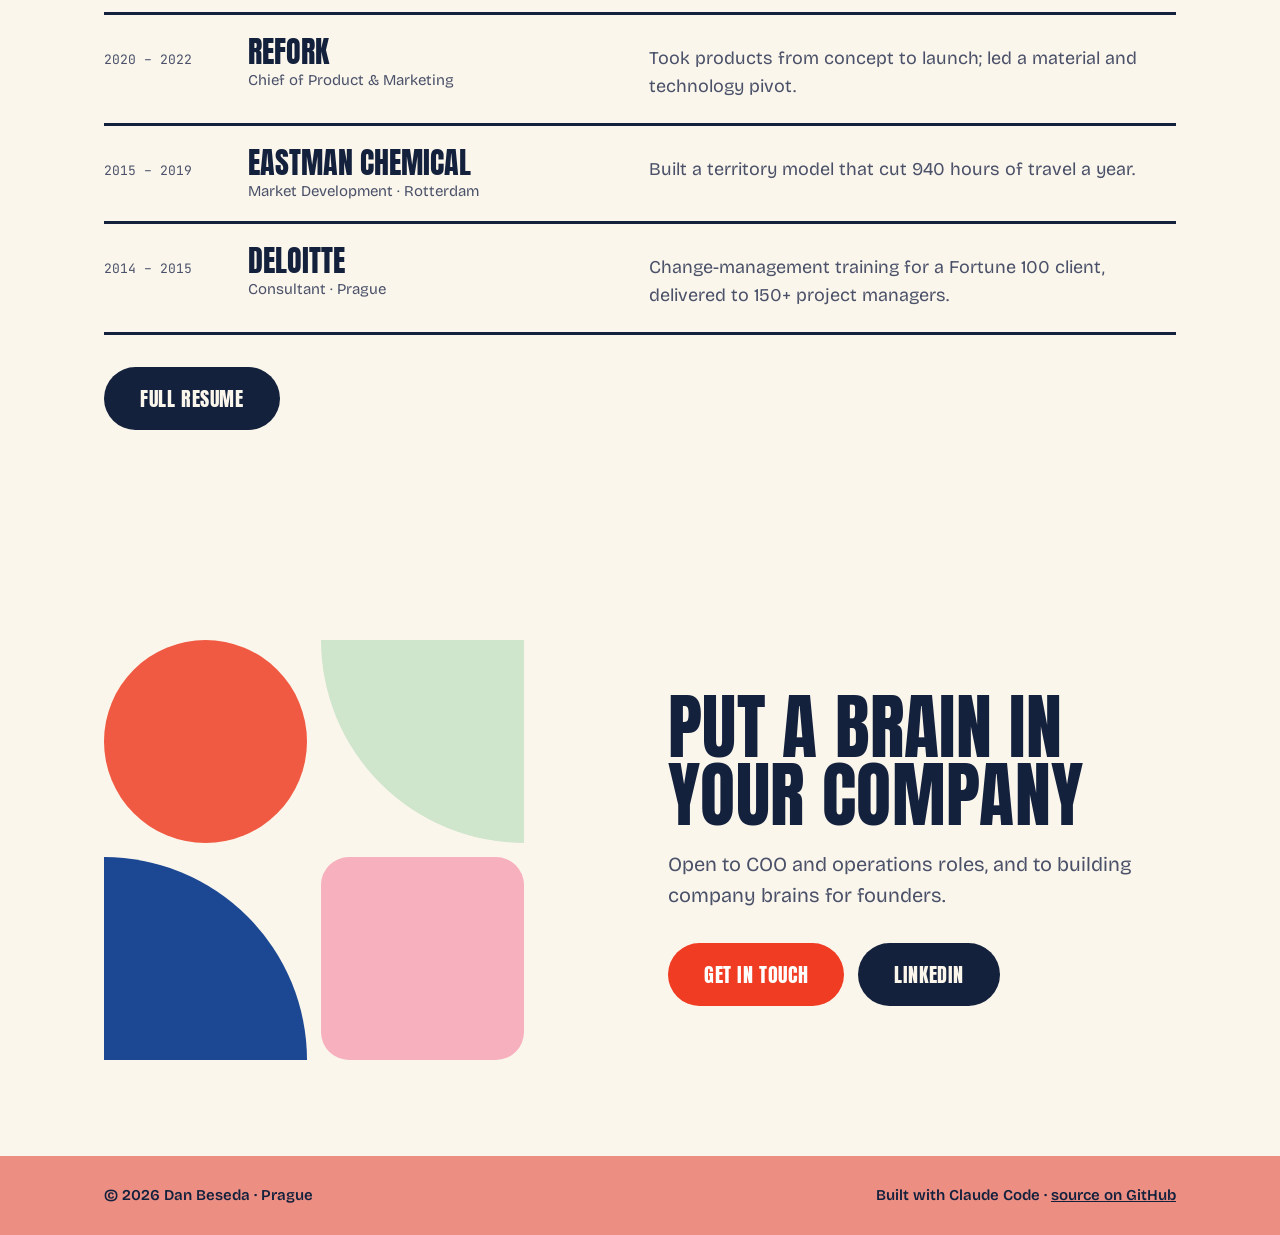
==== commit 199c4f97: "Remove the receipts section from the home page Co-Authored-By: Claude Opus 5.5 <noreply@anthropic.co" ====
--- a/site/index.html
+++ b/site/index.html
@@ -84,18 +84,6 @@
   </div>
 </section>
 
-<section class="band receipts">
-  <div class="wrap">
-    <h2 class="center">The receipts</h2>
-    <div class="nums">
-      <div><b>12</b><span>AI agents doing daily work at Axolt Brain</span><a href="work/company-brain.html">↳ proof</a></div>
-      <div><b>18</b><span>skills across support, ops, pricing and market watch</span><a href="work/company-brain.html">↳ proof</a></div>
-      <div><b>7 figures</b><span>in revenue from zero at AOMU, as co-founder and CEO</span><a href="resume.html#aomu">↳ proof</a></div>
-      <div><b>8</b><span>national retailers, including Alza, Dr. Max and Benu</span><a href="resume.html#aomu">↳ proof</a></div>
-    </div>
-  </div>
-</section>
-
 <section class="band public" id="brain">
   <div class="wrap">
     <div class="split">
--- a/site/assets/style.css
+++ b/site/assets/style.css
@@ -121,14 +121,6 @@
 .card.soon .go { color: #7c8196; }
 @media (max-width: 800px) { .work { grid-template-columns: 1fr; } .card { padding: 26px; border-radius: 22px; } }
 
-/* ---------- the receipts on yellow ---------- */
-.receipts { background: var(--yellow); color: var(--ink); }
-.nums { display: grid; grid-template-columns: repeat(4, 1fr); gap: 24px; text-align: center; }
-.nums b { display: block; font-family: var(--head); font-weight: 400; font-size: clamp(56px, 7vw, 96px); line-height: 1; margin-bottom: 8px; }
-.nums span { display: block; font-weight: 600; font-size: 17px; line-height: 1.35; max-width: 16em; margin: 0 auto; }
-.nums a { display: inline-block; margin-top: 10px; font-family: var(--mono); font-size: 12px; }
-@media (max-width: 800px) { .nums { grid-template-columns: 1fr 1fr; row-gap: 44px; } }
-
 /* ---------- how it works ---------- */
 .steps { display: grid; grid-template-columns: repeat(3, 1fr); gap: 40px; }
 .step .blob { width: 88px; height: 88px; margin-bottom: 22px; }
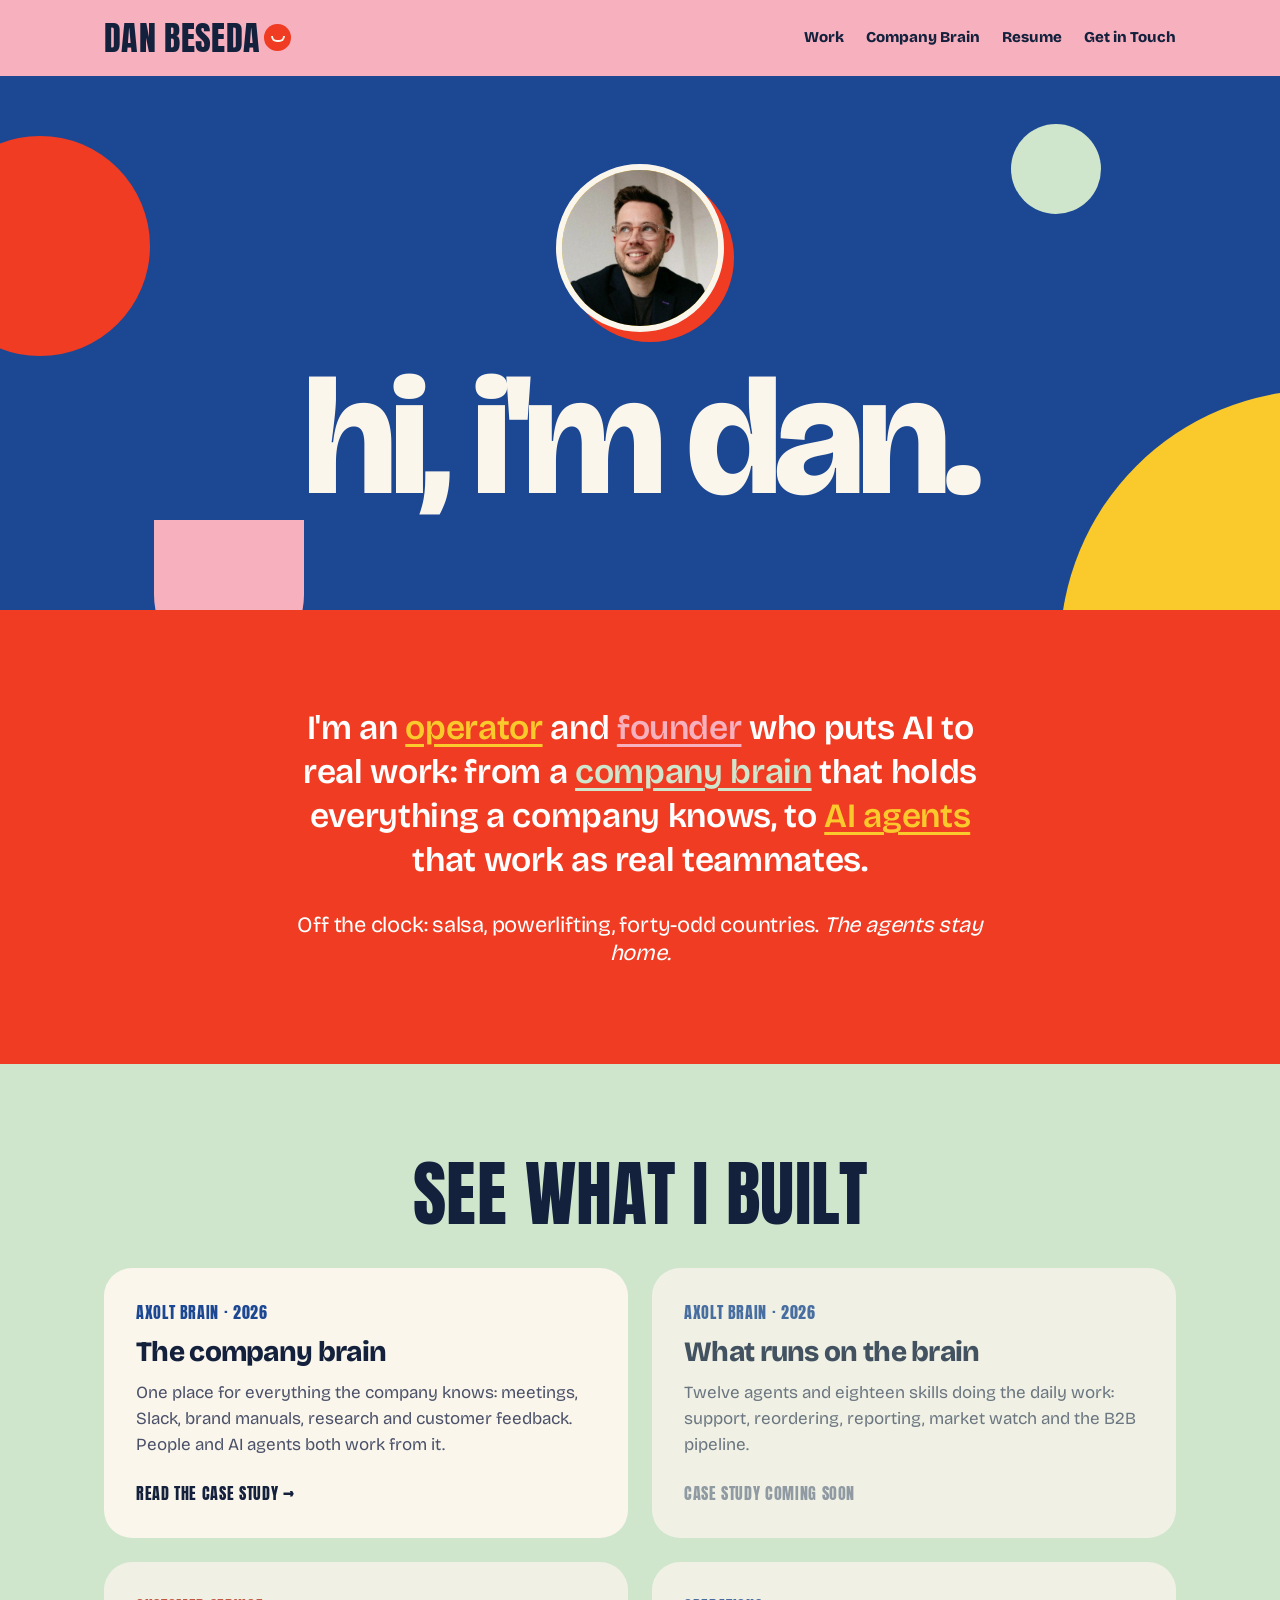
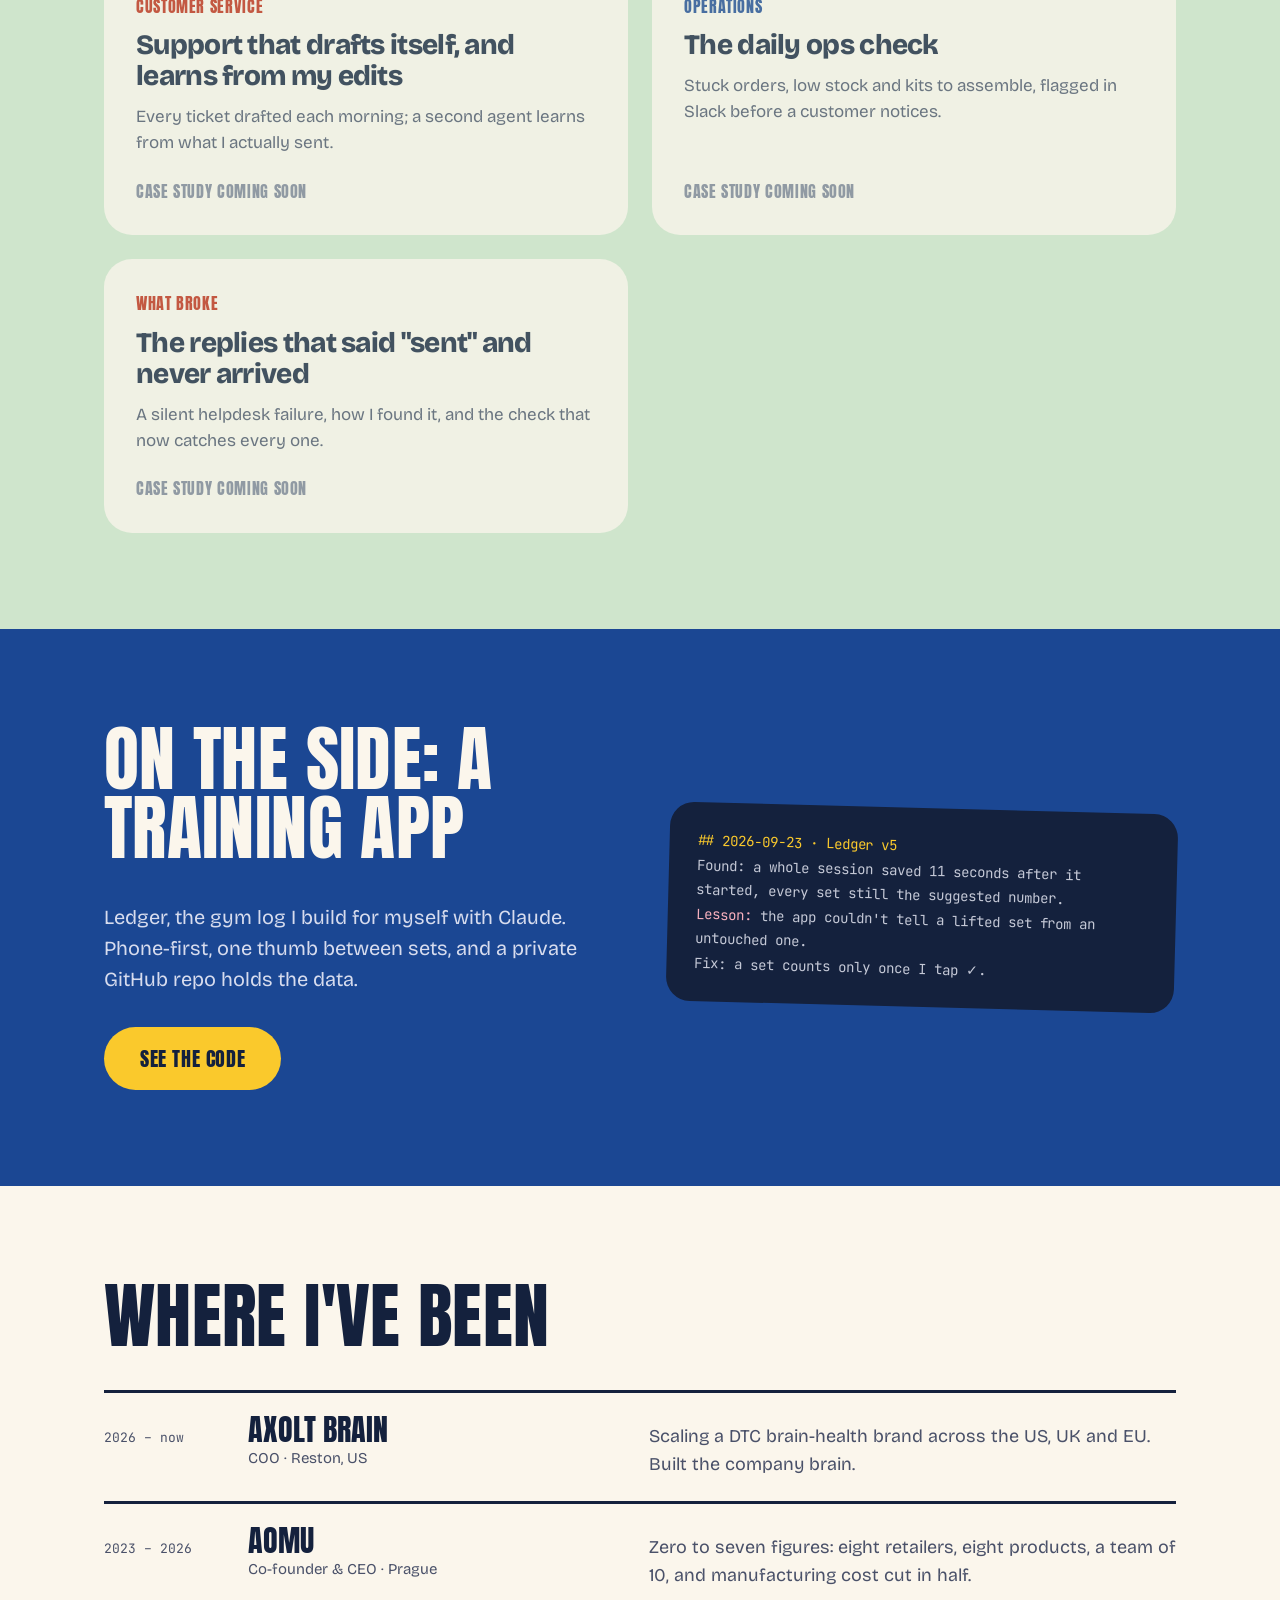
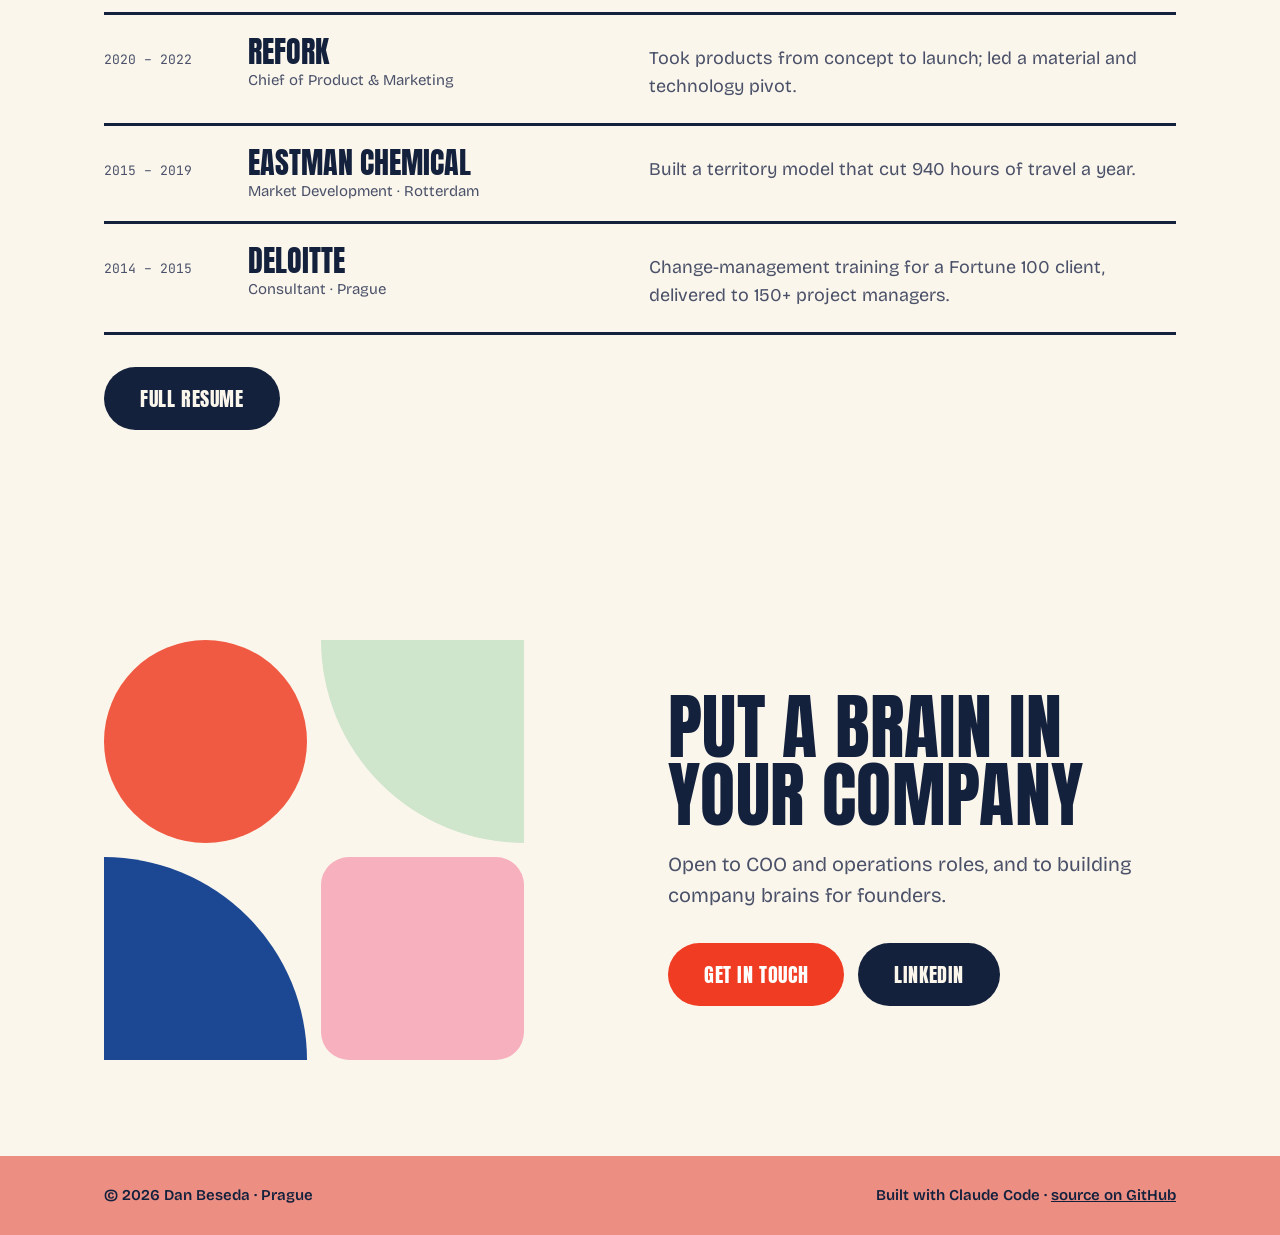
==== commit 9f6d9ba1: "Replace the company-brain section with the training app side project The Company Brain nav link now " ====
--- a/site/index.html
+++ b/site/index.html
@@ -17,7 +17,7 @@
     <a class="logo" href="./">Dan Beseda<span class="o" aria-hidden="true"></span></a>
     <ul>
       <li><a href="#work">Work</a></li>
-      <li><a href="#brain">Company Brain</a></li>
+      <li><a href="work/company-brain.html">Company Brain</a></li>
       <li class="hide-sm"><a href="resume.html">Resume</a></li>
       <li><a href="#hire">Get in Touch</a></li>
     </ul>
@@ -84,20 +84,19 @@
   </div>
 </section>
 
-<section class="band public" id="brain">
+<section class="band public" id="hobby">
   <div class="wrap">
     <div class="split">
       <div>
-        <h2>Watch one being built</h2>
-        <p>A company brain for a made-up coffee brand, built in public by AI agents. Every step logged. Clone it for your company.</p>
-        <a class="pill yellow" href="https://github.com/danbeseda-axolt/practical-ai/tree/main/company-brain">Open the brain</a>
+        <h2>On the side: a training app</h2>
+        <p>Ledger, the gym log I build for myself with Claude. Phone-first, one thumb between sets, and a private GitHub repo holds the data.</p>
+        <a class="pill yellow" href="https://github.com/danbeseda-axolt/training-tracker">See the code</a>
       </div>
       <div class="log">
-        <span class="d">## 2026-09-18 · The studio</span><br>
-        Builder: chief<br>
-        Built: vision, backlog of 8 phases, builder agents<br>
-        <span class="ok">Caught in review:</span> git would have signed public commits with a work email.<br>
-        Next: 0.1 Brand foundation
+        <span class="d">## 2026-09-23 · Ledger v5</span><br>
+        Found: a whole session saved 11 seconds after it started, every set still the suggested number.<br>
+        <span class="ok">Lesson:</span> the app couldn't tell a lifted set from an untouched one.<br>
+        Fix: a set counts only once I tap ✓.
       </div>
     </div>
   </div>
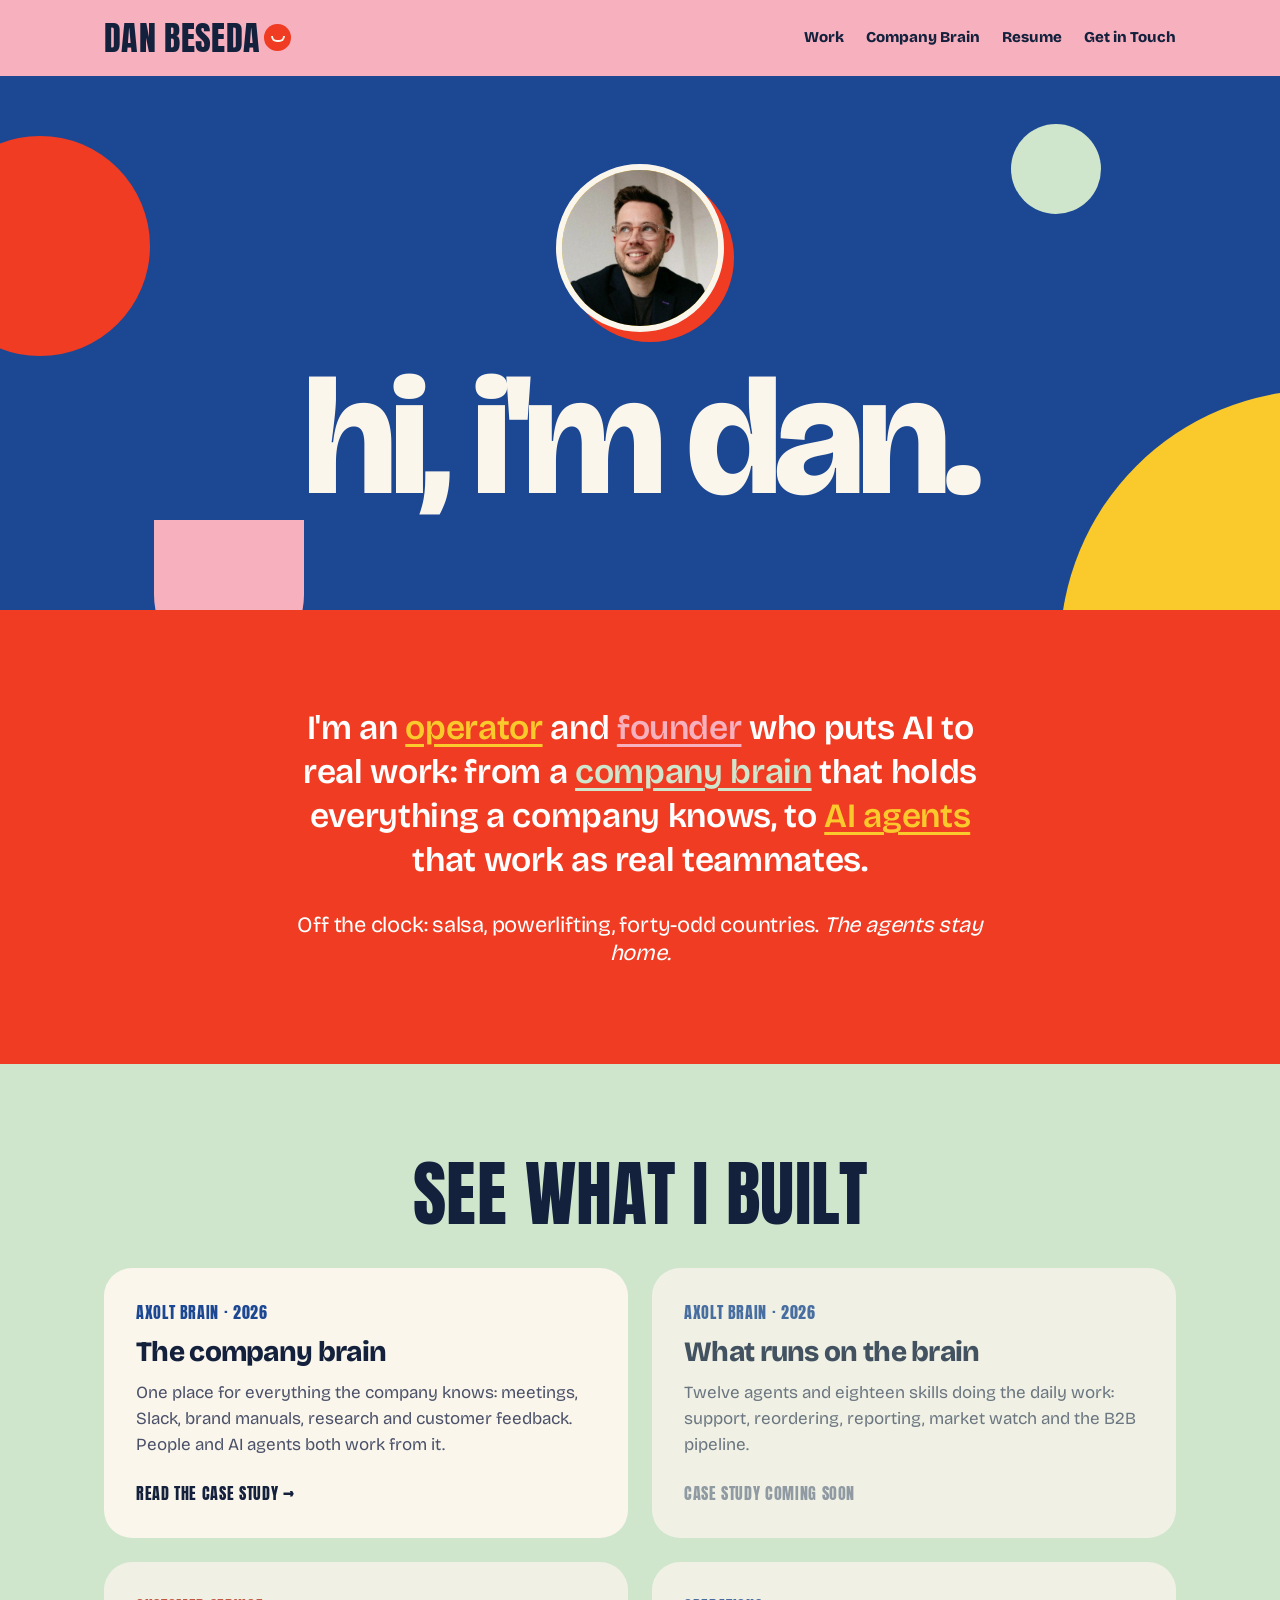
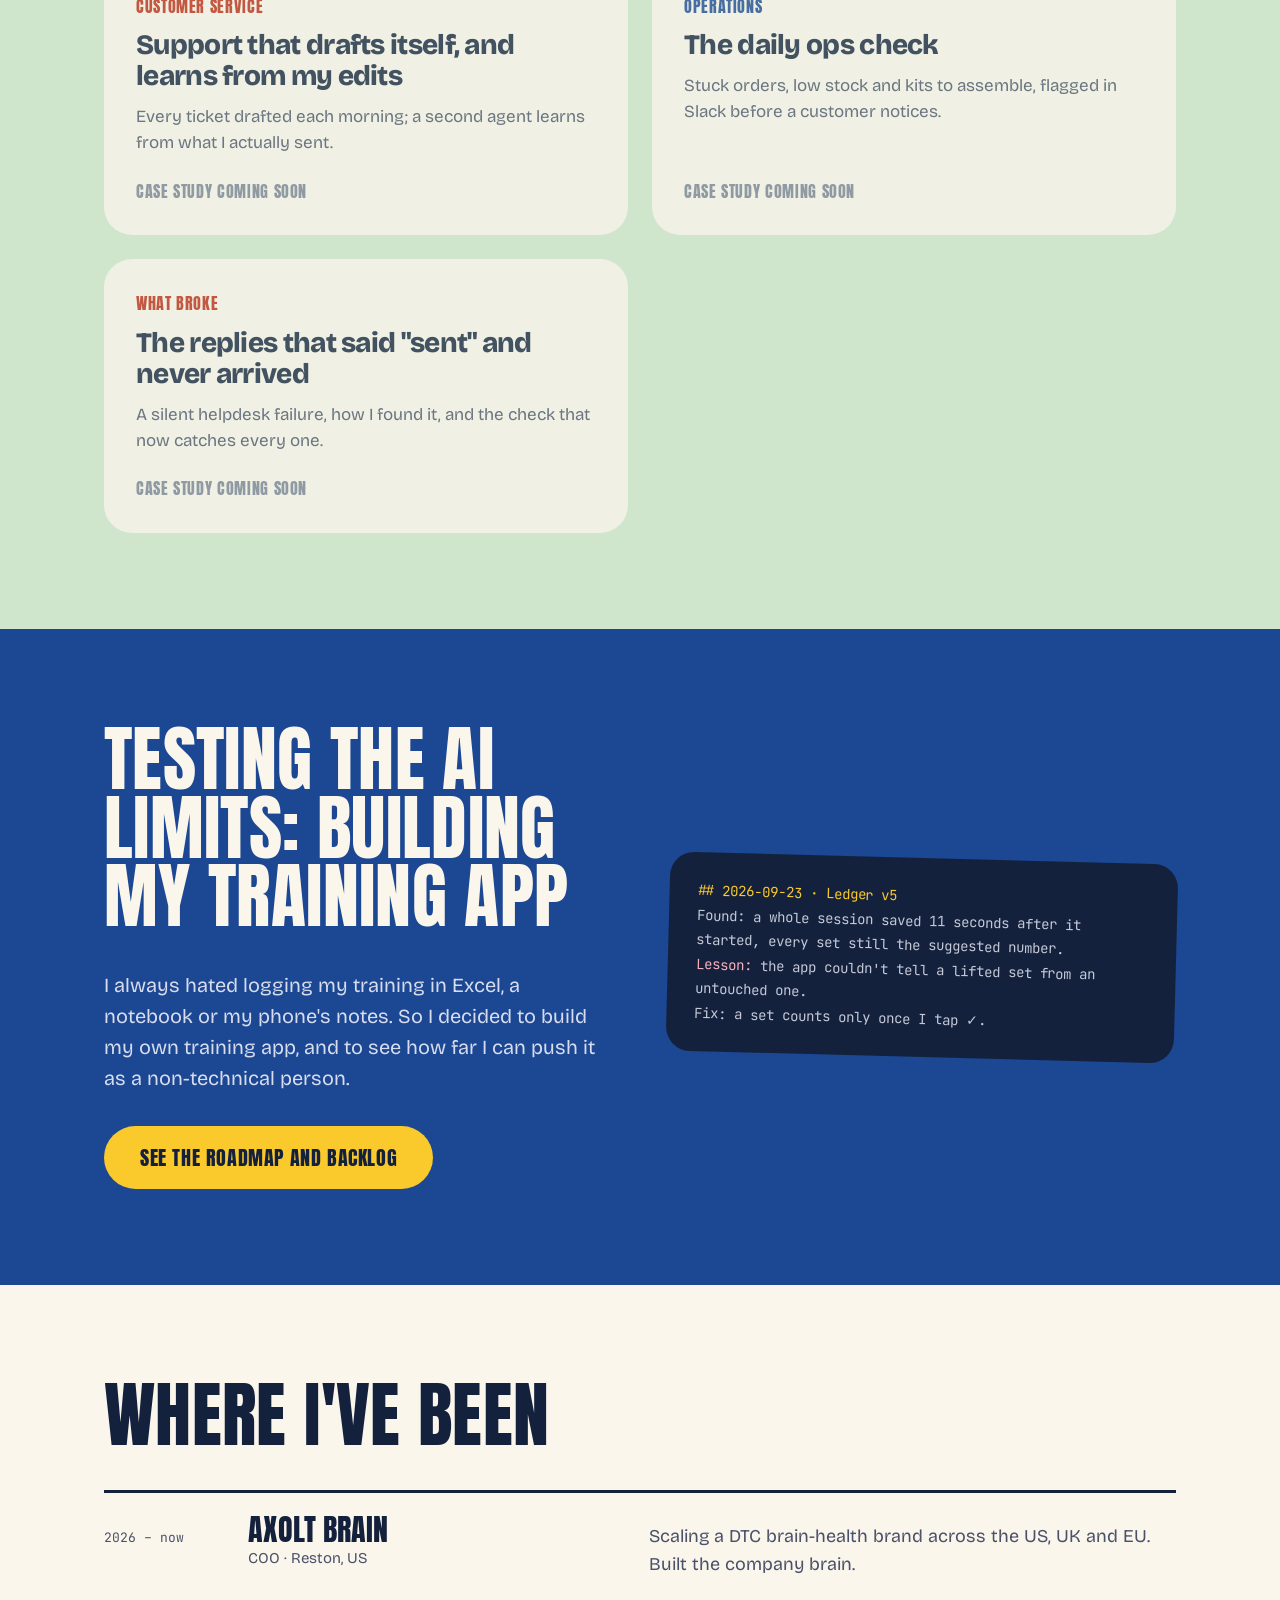
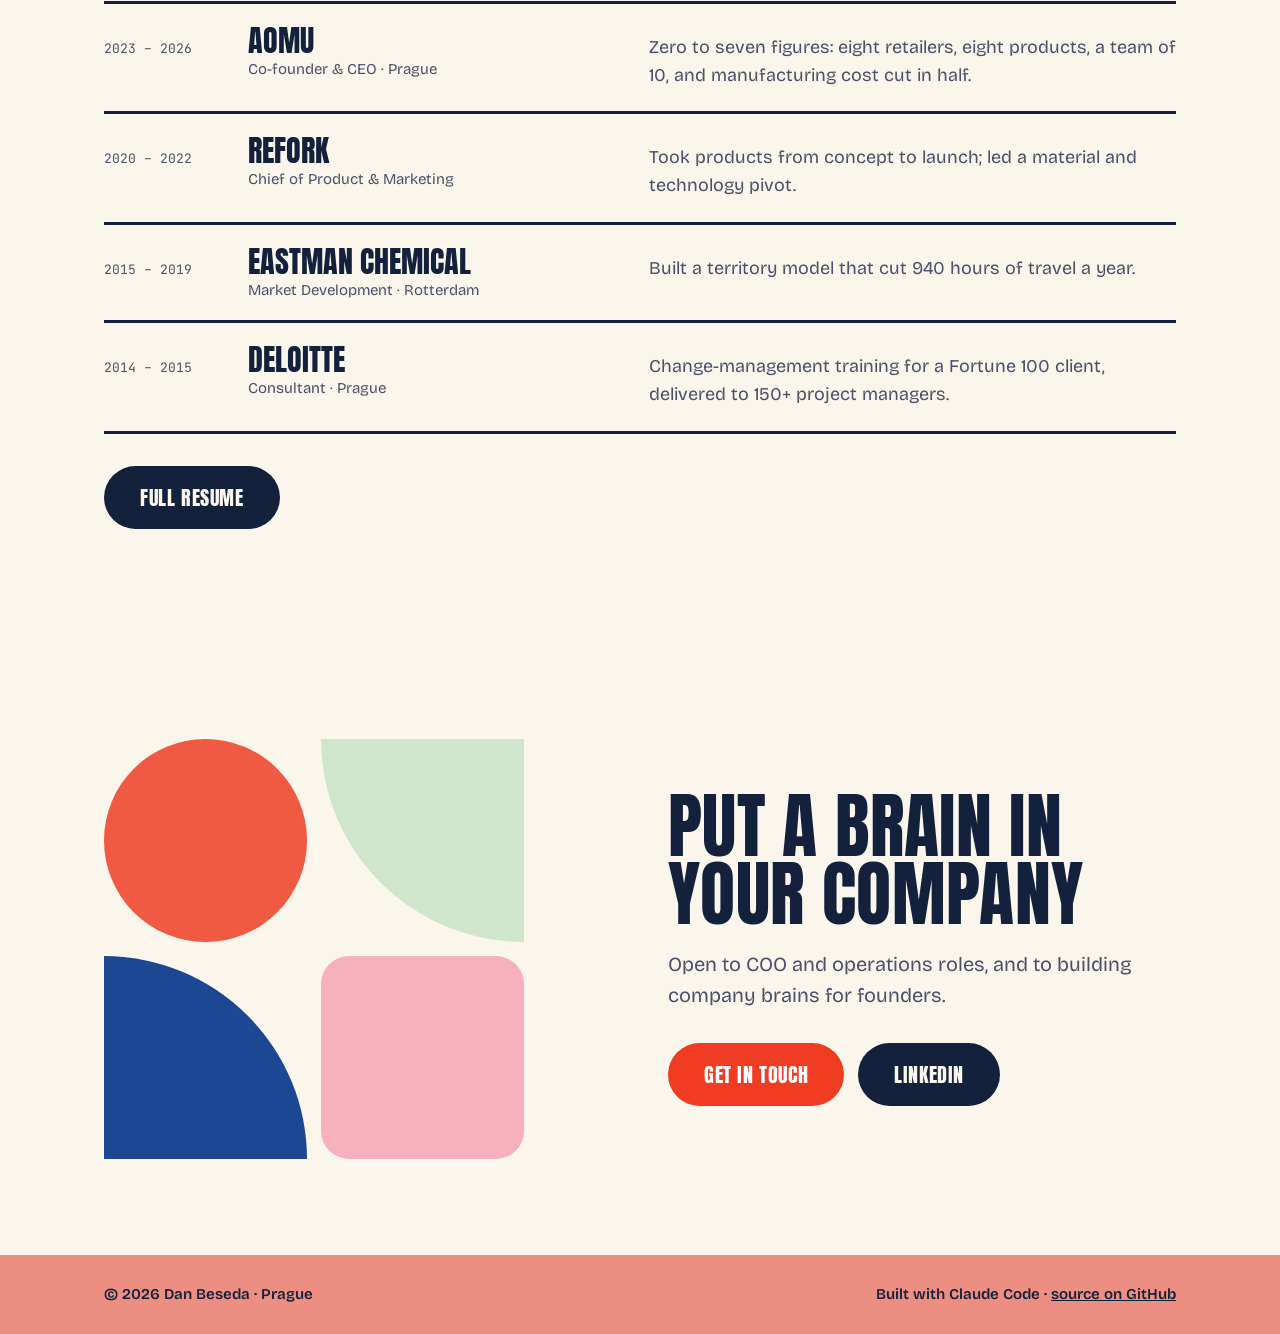
==== commit c98d727d: "Reframe the training app section and link the product board Co-Authored-By: Claude Opus 5.5 <noreply" ====
--- a/site/index.html
+++ b/site/index.html
@@ -88,9 +88,9 @@
   <div class="wrap">
     <div class="split">
       <div>
-        <h2>On the side: a training app</h2>
-        <p>Ledger, the gym log I build for myself with Claude. Phone-first, one thumb between sets, and a private GitHub repo holds the data.</p>
-        <a class="pill yellow" href="https://github.com/danbeseda-axolt/training-tracker">See the code</a>
+        <h2>Testing the AI limits: building my training app</h2>
+        <p>I always hated logging my training in Excel, a notebook or my phone's notes. So I decided to build my own training app, and to see how far I can push it as a non-technical person.</p>
+        <a class="pill yellow" href="https://claude.ai/artifact/VHhuR83bPovC4p85jY3DhS">See the roadmap and backlog</a>
       </div>
       <div class="log">
         <span class="d">## 2026-09-23 · Ledger v5</span><br>
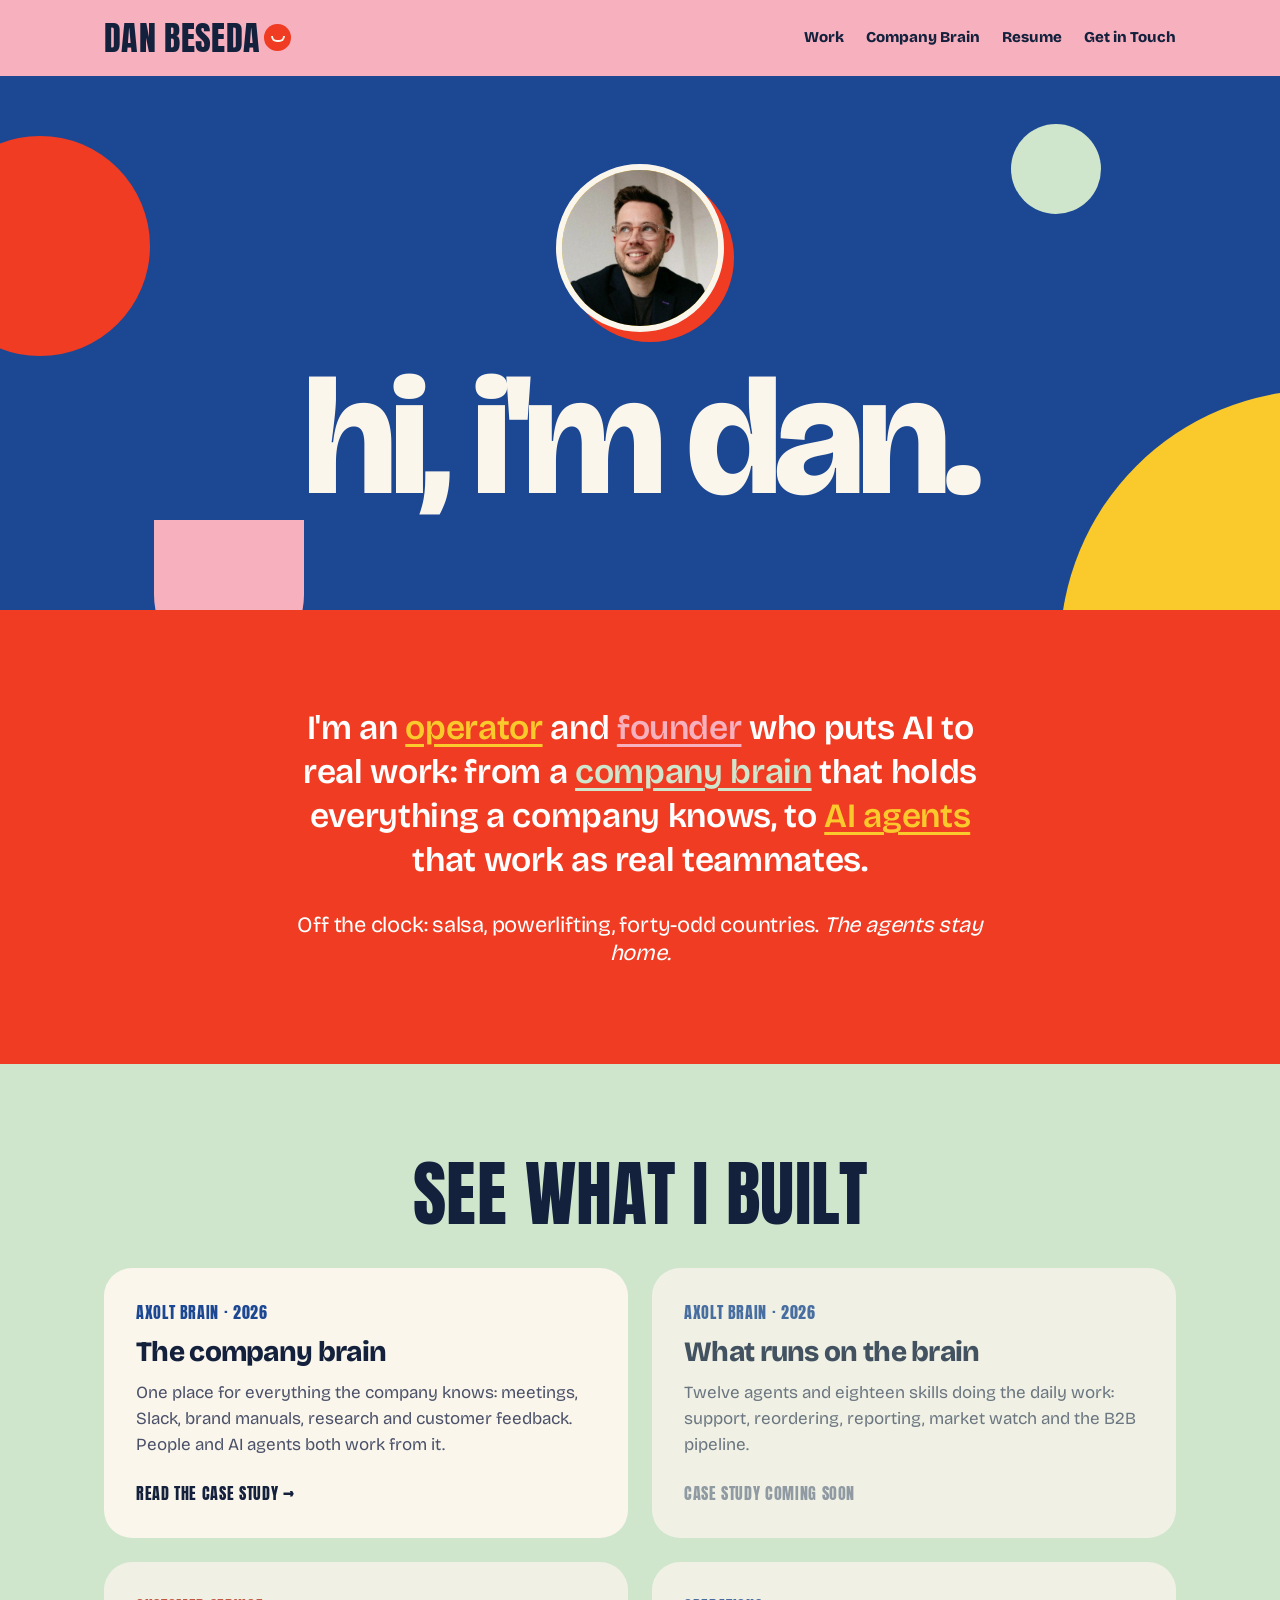
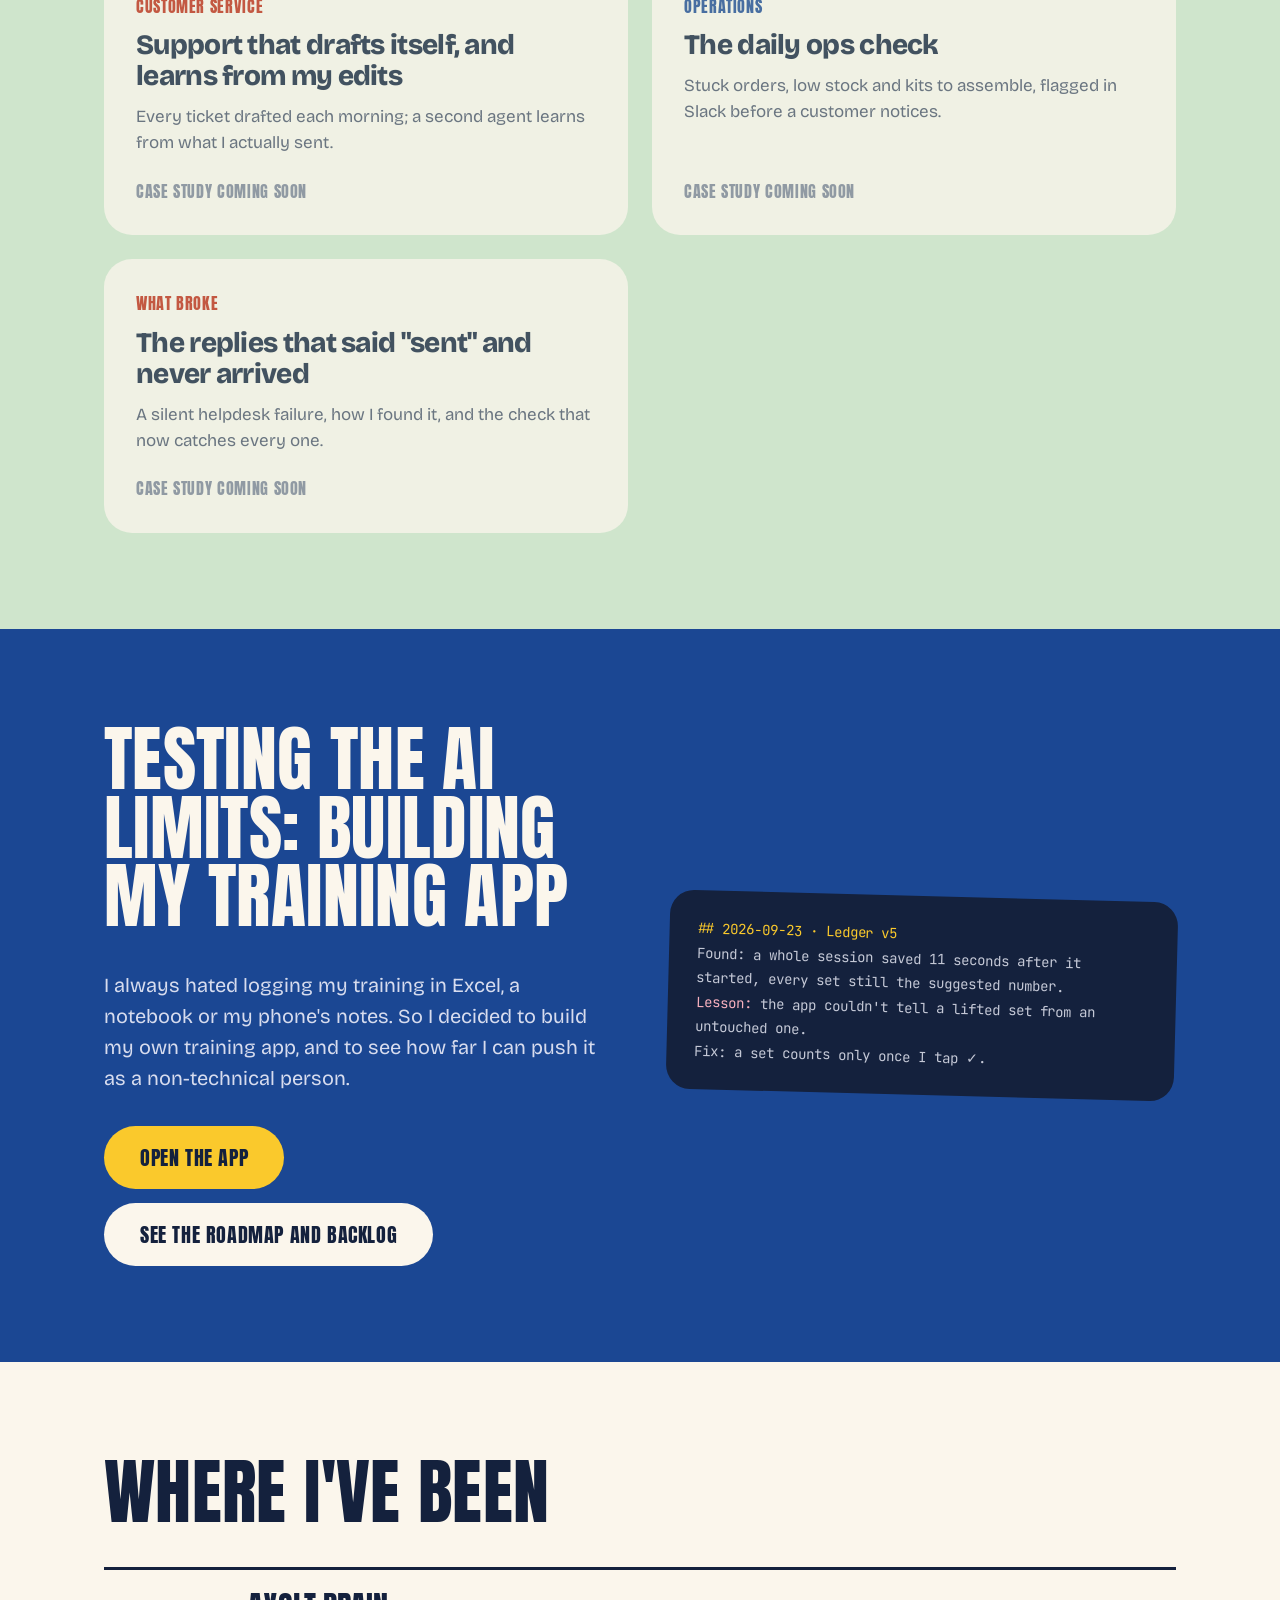
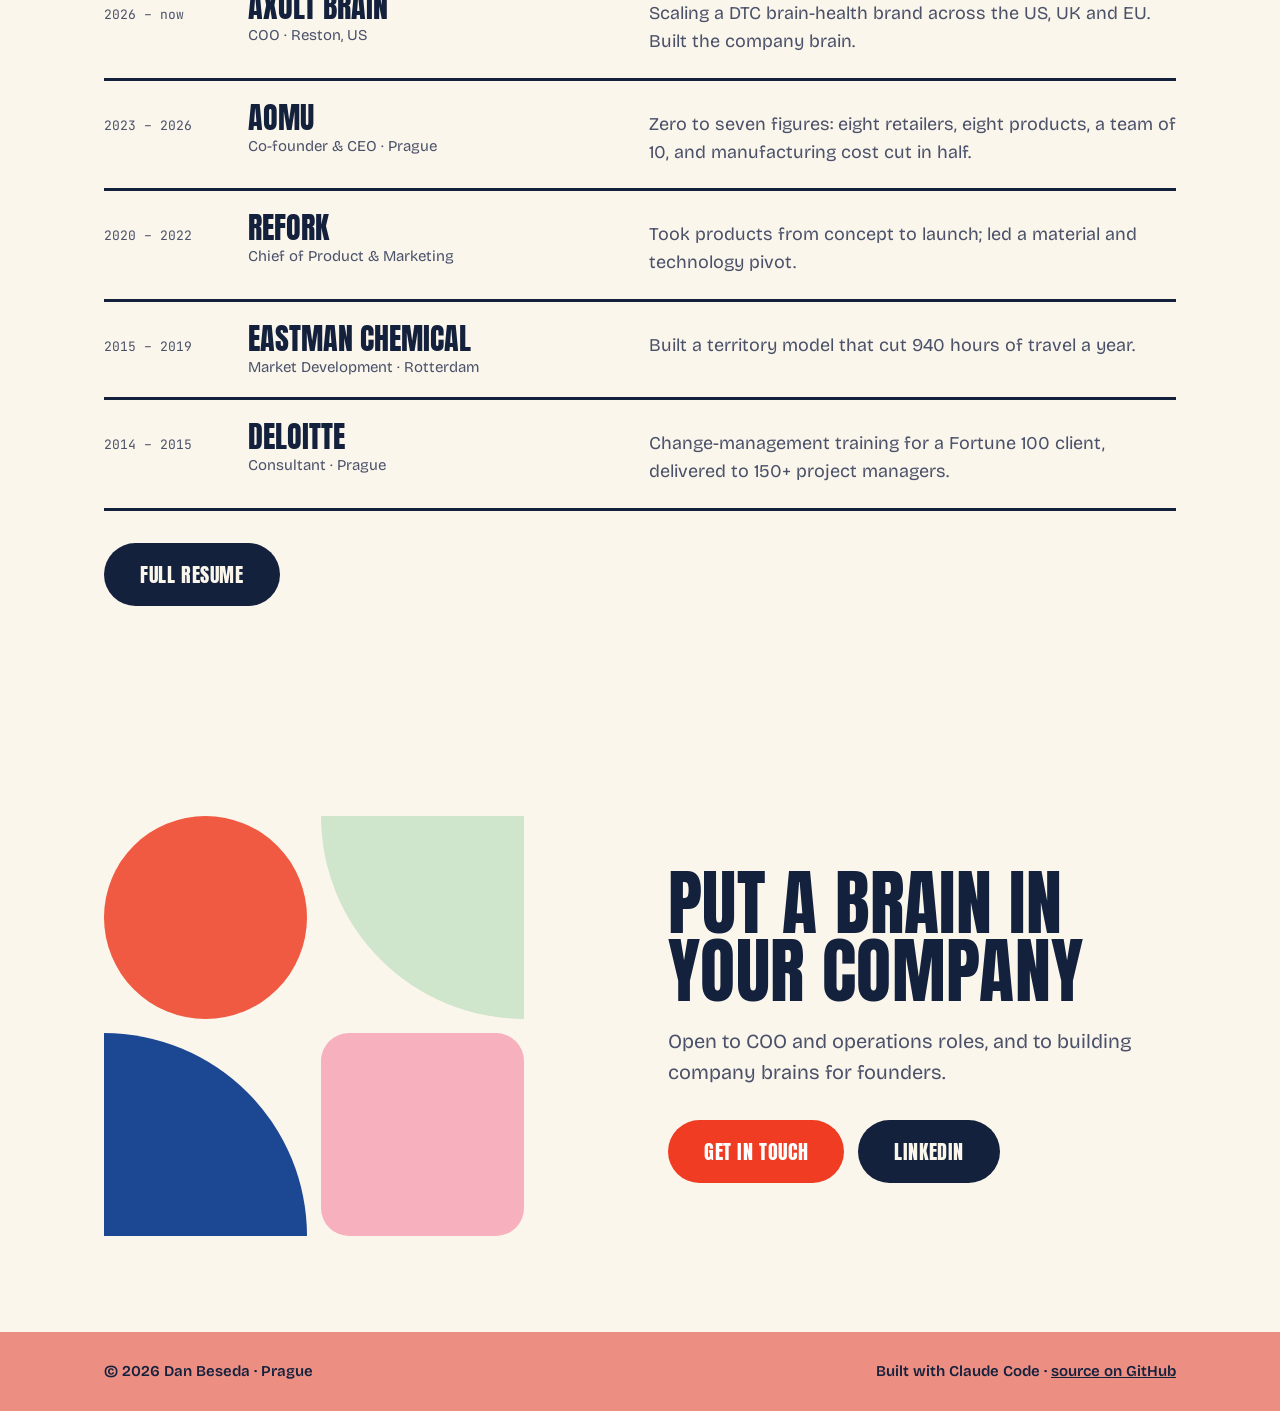
==== commit d1fea688: "Add an Open the app button to the training app section Co-Authored-By: Claude Opus 5.5 <noreply@anth" ====
--- a/site/index.html
+++ b/site/index.html
@@ -90,7 +90,10 @@
       <div>
         <h2>Testing the AI limits: building my training app</h2>
         <p>I always hated logging my training in Excel, a notebook or my phone's notes. So I decided to build my own training app, and to see how far I can push it as a non-technical person.</p>
-        <a class="pill yellow" href="https://claude.ai/artifact/VHhuR83bPovC4p85jY3DhS">See the roadmap and backlog</a>
+        <div class="row">
+          <a class="pill yellow" href="https://danbeseda-axolt.github.io/training-tracker/">Open the app</a>
+          <a class="pill cream" href="https://claude.ai/artifact/VHhuR83bPovC4p85jY3DhS">See the roadmap and backlog</a>
+        </div>
       </div>
       <div class="log">
         <span class="d">## 2026-09-23 · Ledger v5</span><br>
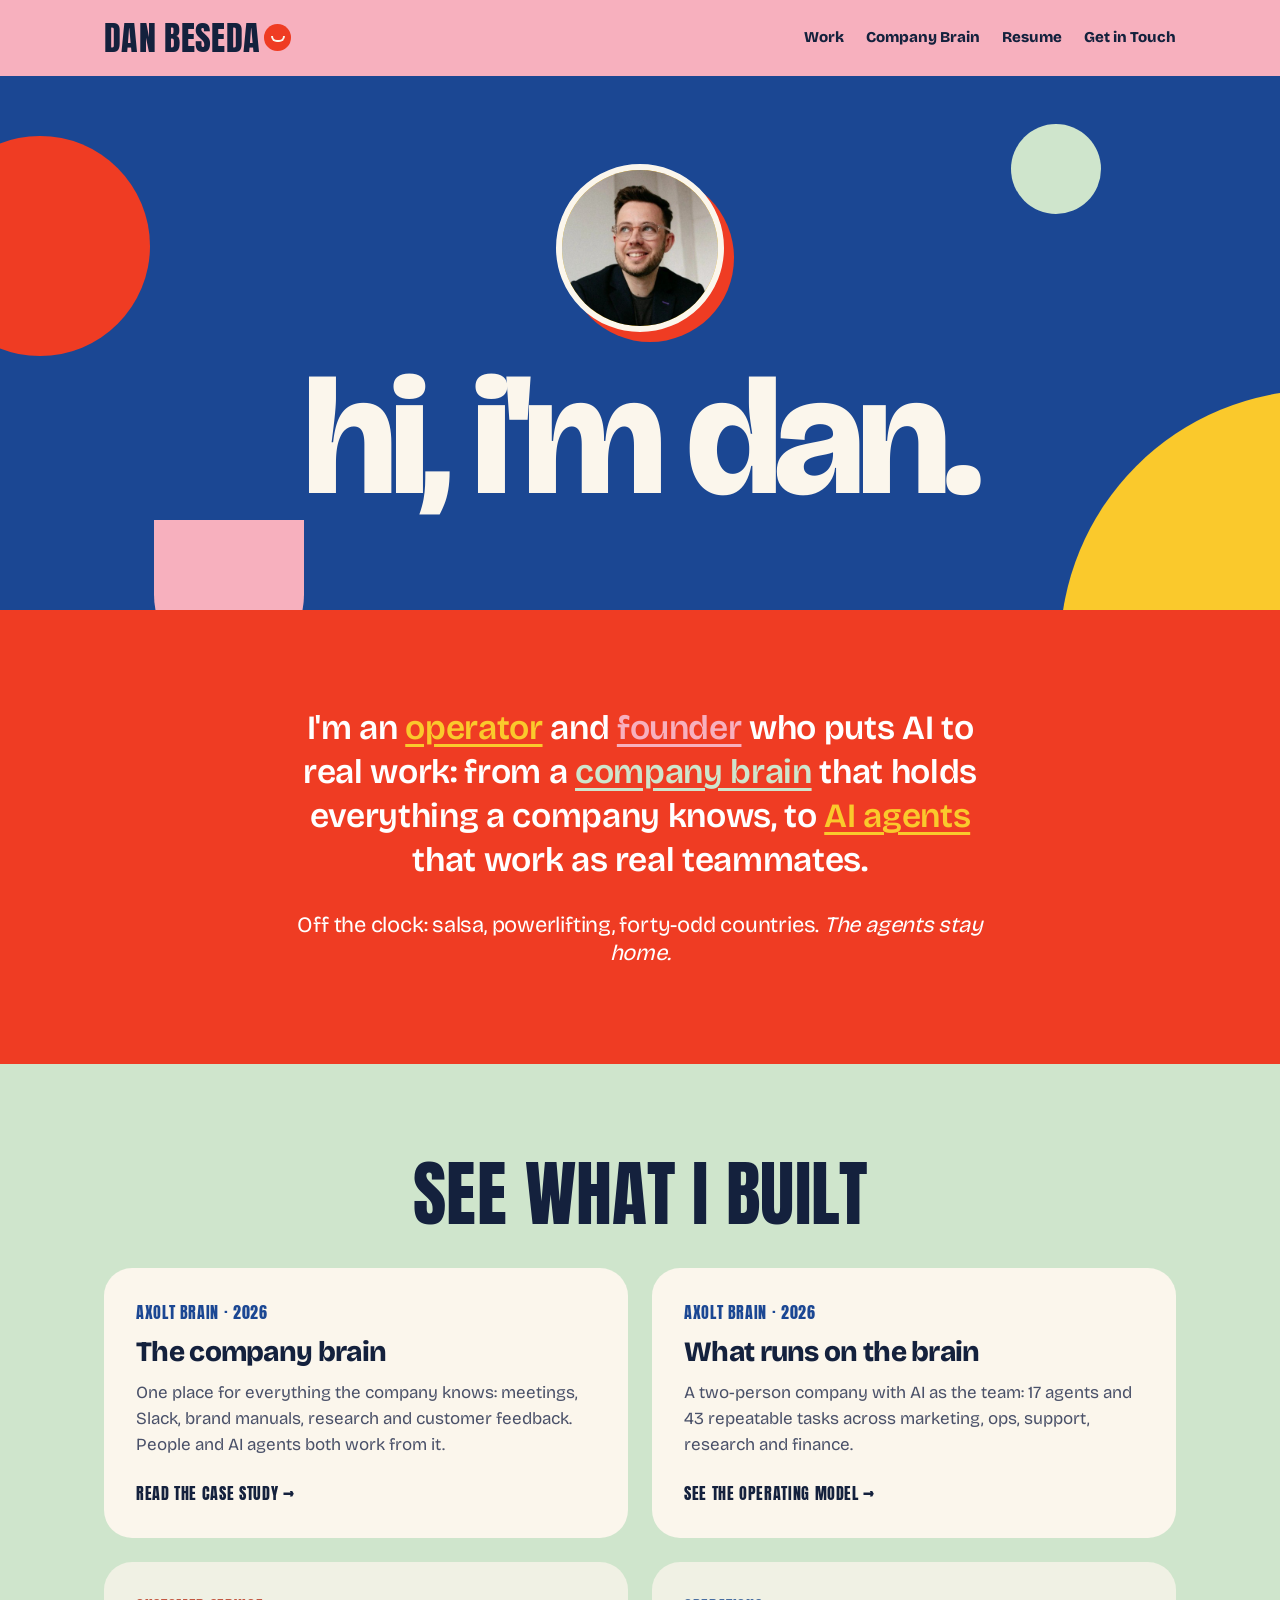
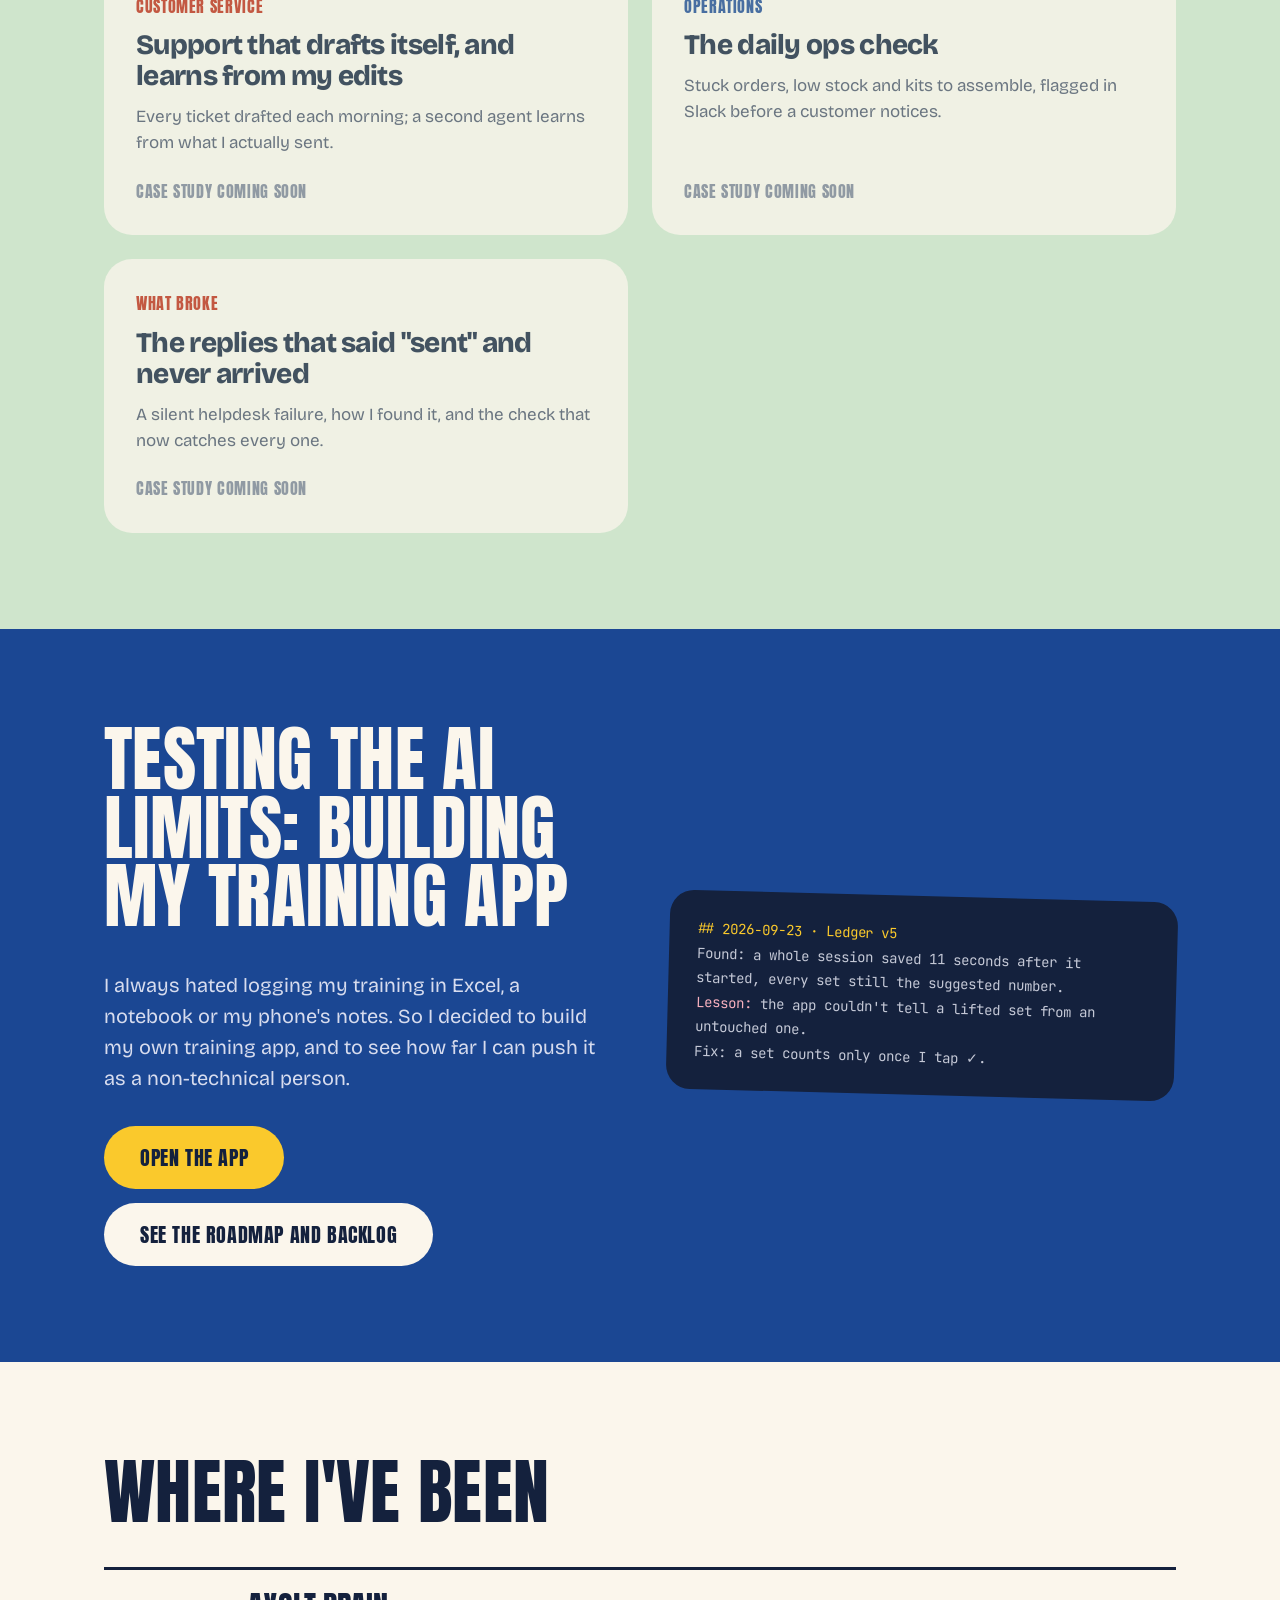
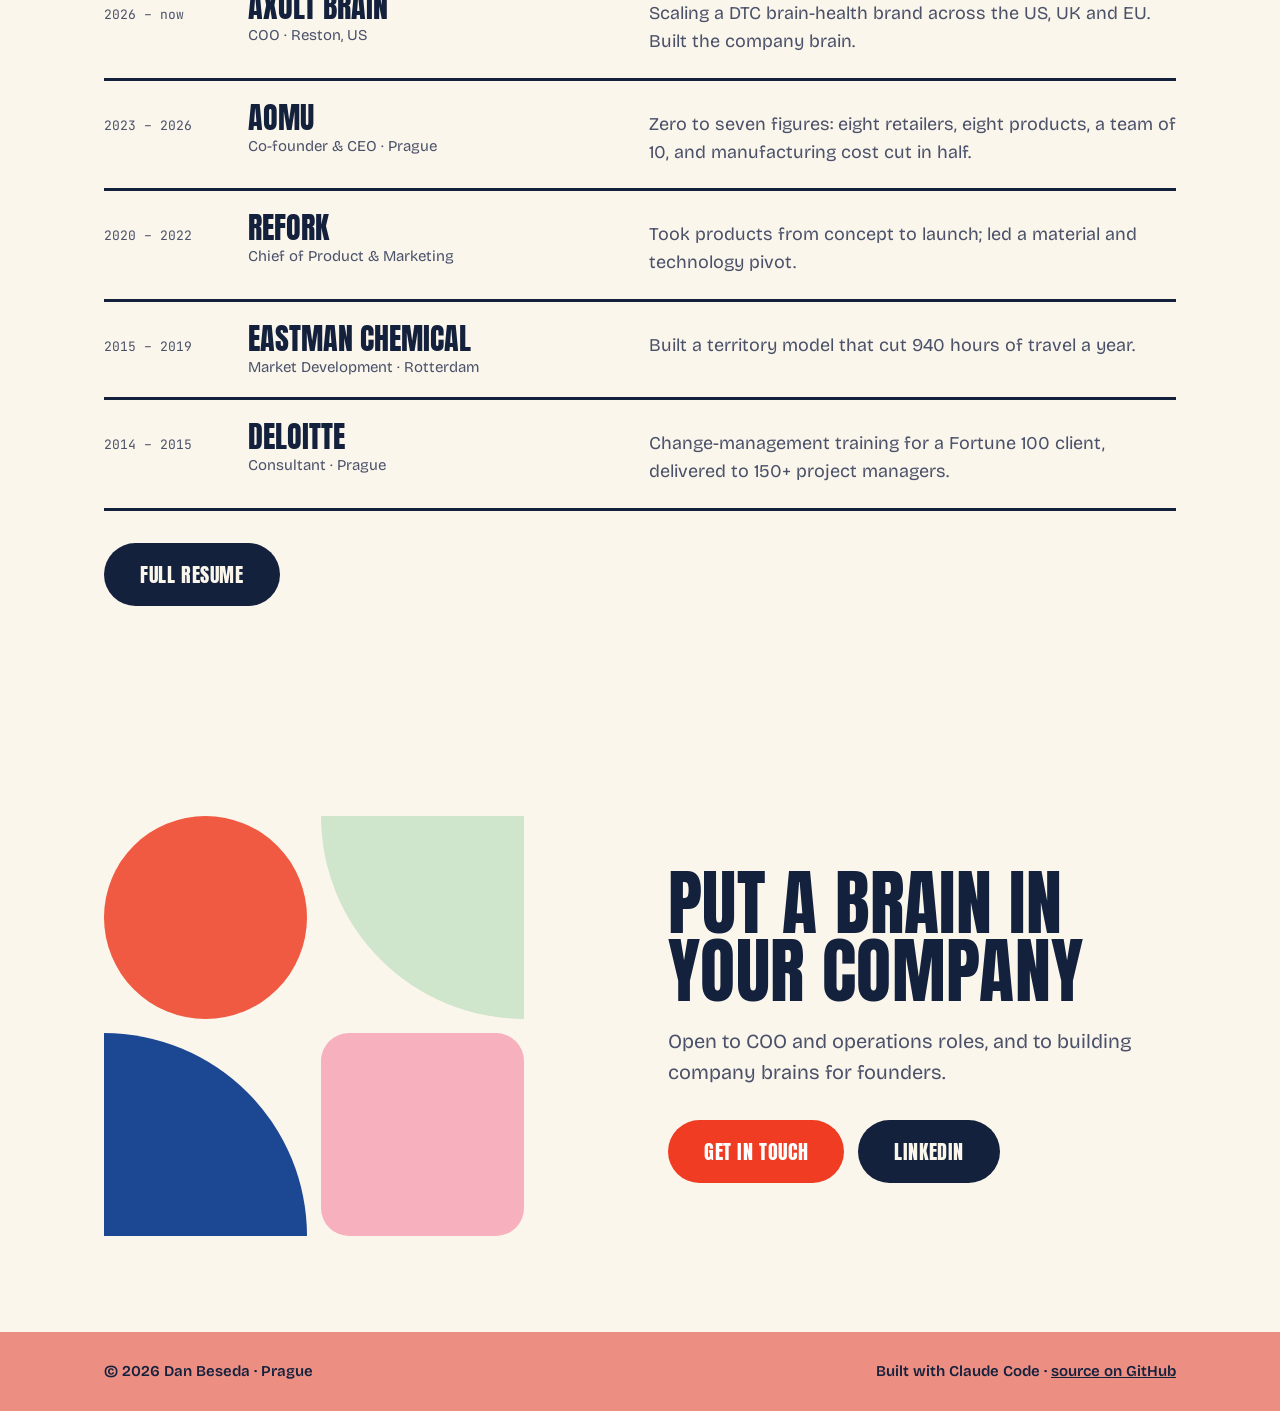
==== commit 2251256c: "Add the Axolt AI operating model page and update agent counts" ====
--- a/site/index.html
+++ b/site/index.html
@@ -56,12 +56,12 @@
         <p>One place for everything the company knows: meetings, Slack, brand manuals, research and customer feedback. People and AI agents both work from it.</p>
         <span class="go">Read the case study →</span>
       </a>
-      <div class="card soon">
+      <a class="card" href="work/ai-operating-model.html">
         <span class="kicker">Axolt Brain · 2026</span>
         <h3>What runs on the brain</h3>
-        <p>Twelve agents and eighteen skills doing the daily work: support, reordering, reporting, market watch and the B2B pipeline.</p>
-        <span class="go">Case study coming soon</span>
-      </div>
+        <p>A two-person company with AI as the team: 17 agents and 43 repeatable tasks across marketing, ops, support, research and finance.</p>
+        <span class="go">See the operating model →</span>
+      </a>
       <div class="card soon">
         <span class="kicker warm">Customer service</span>
         <h3>Support that drafts itself, and learns from my edits</h3>
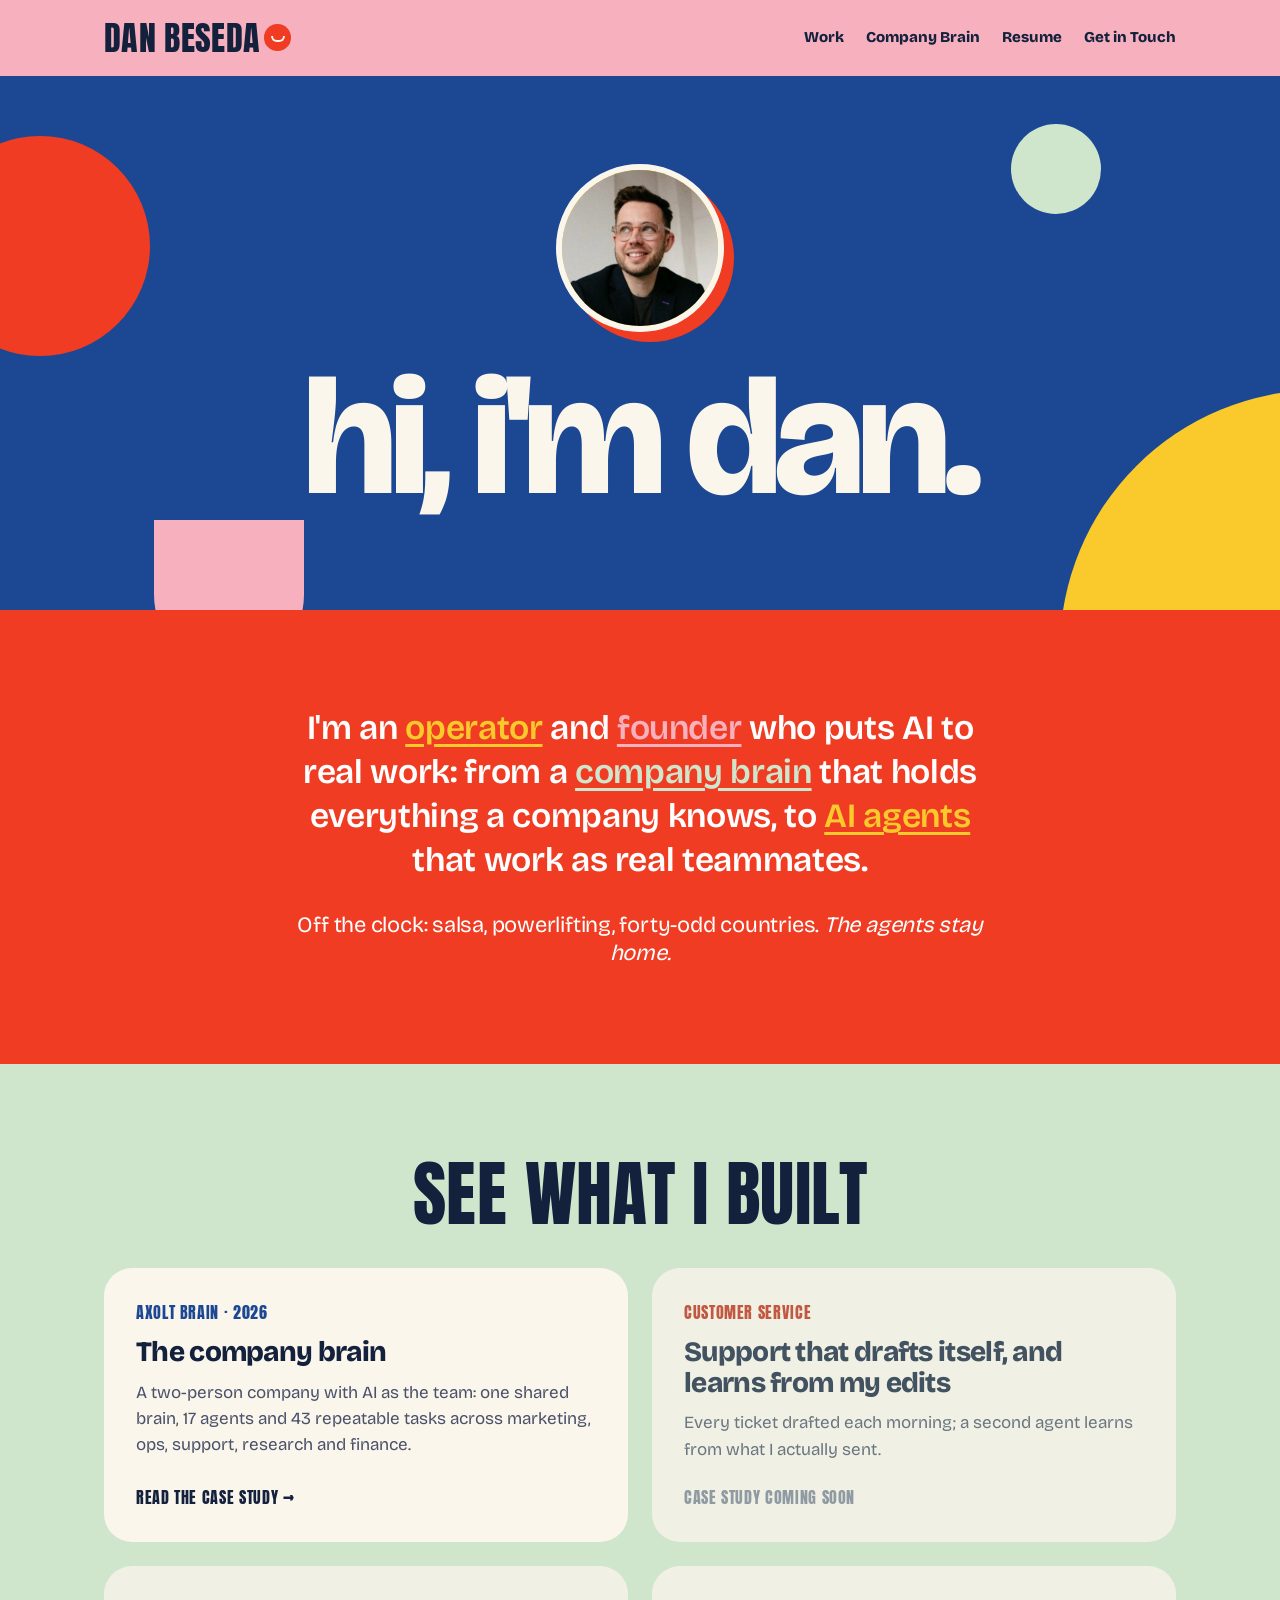
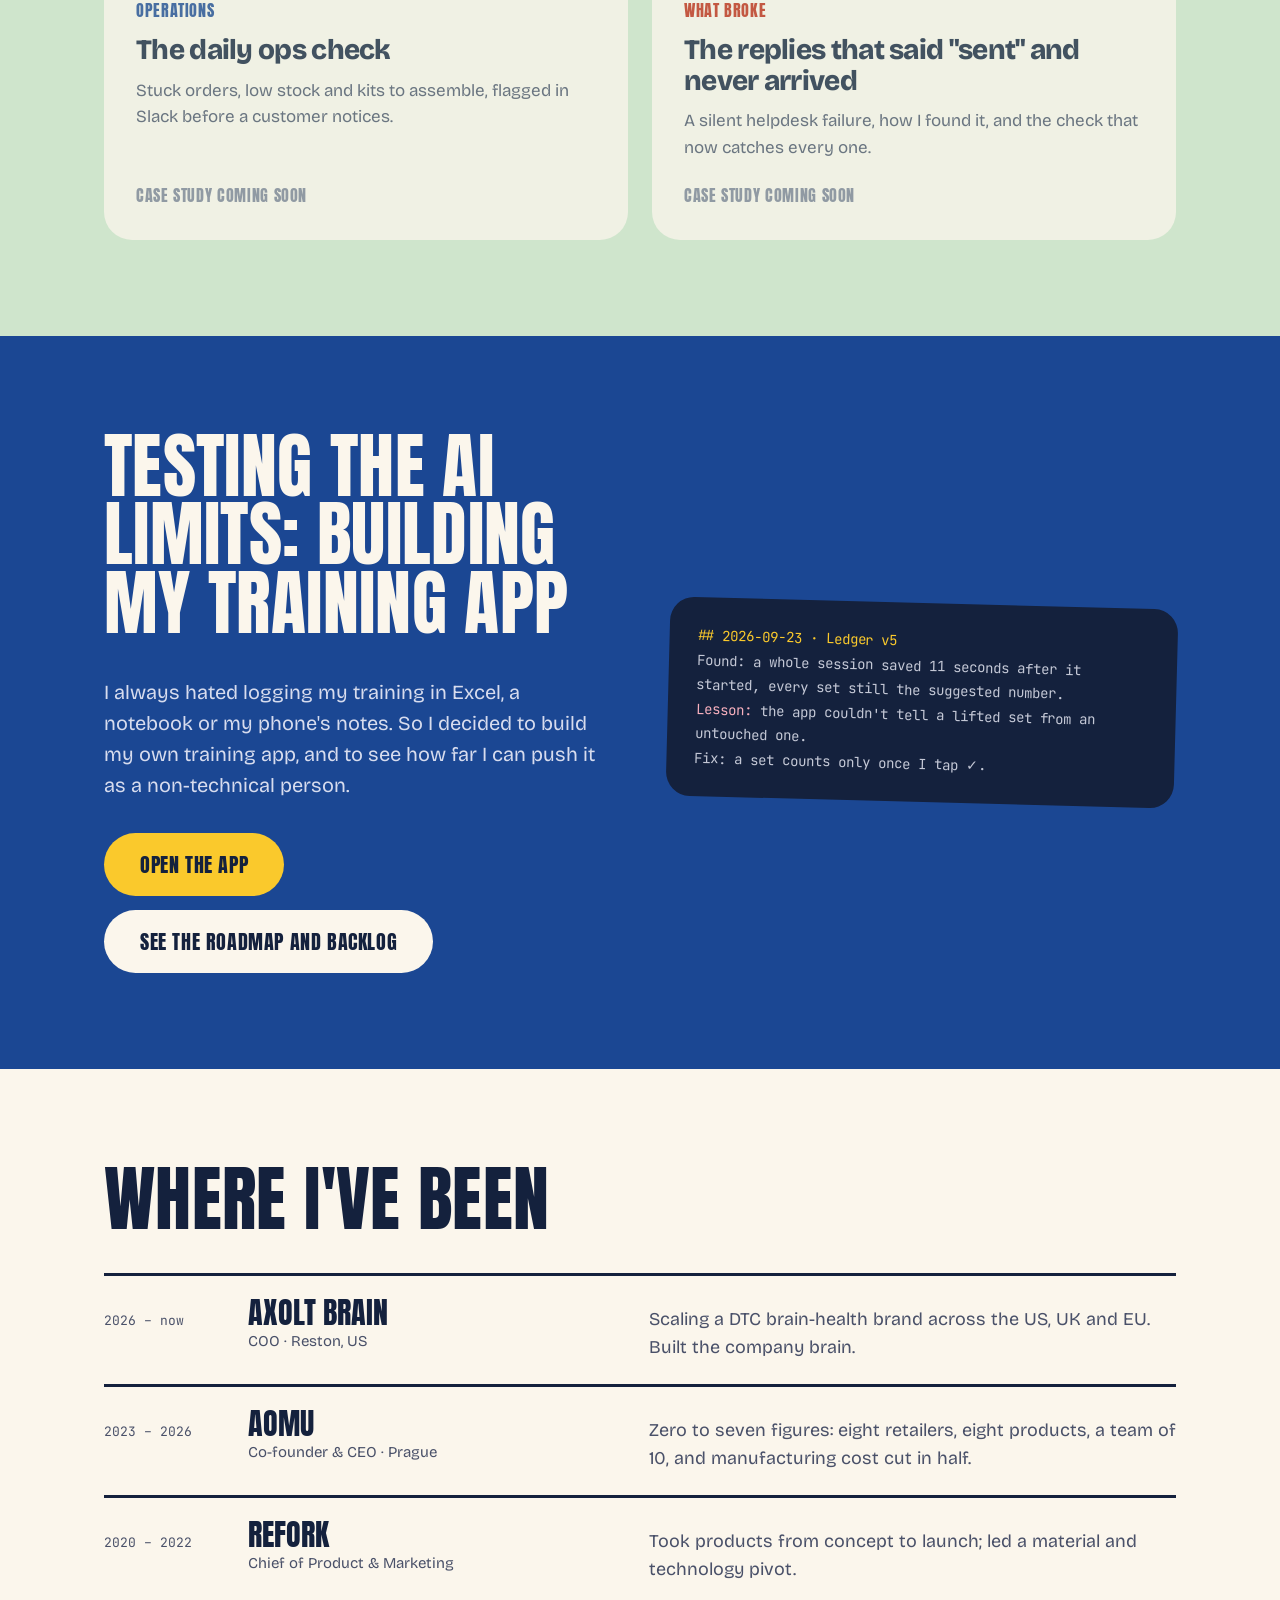
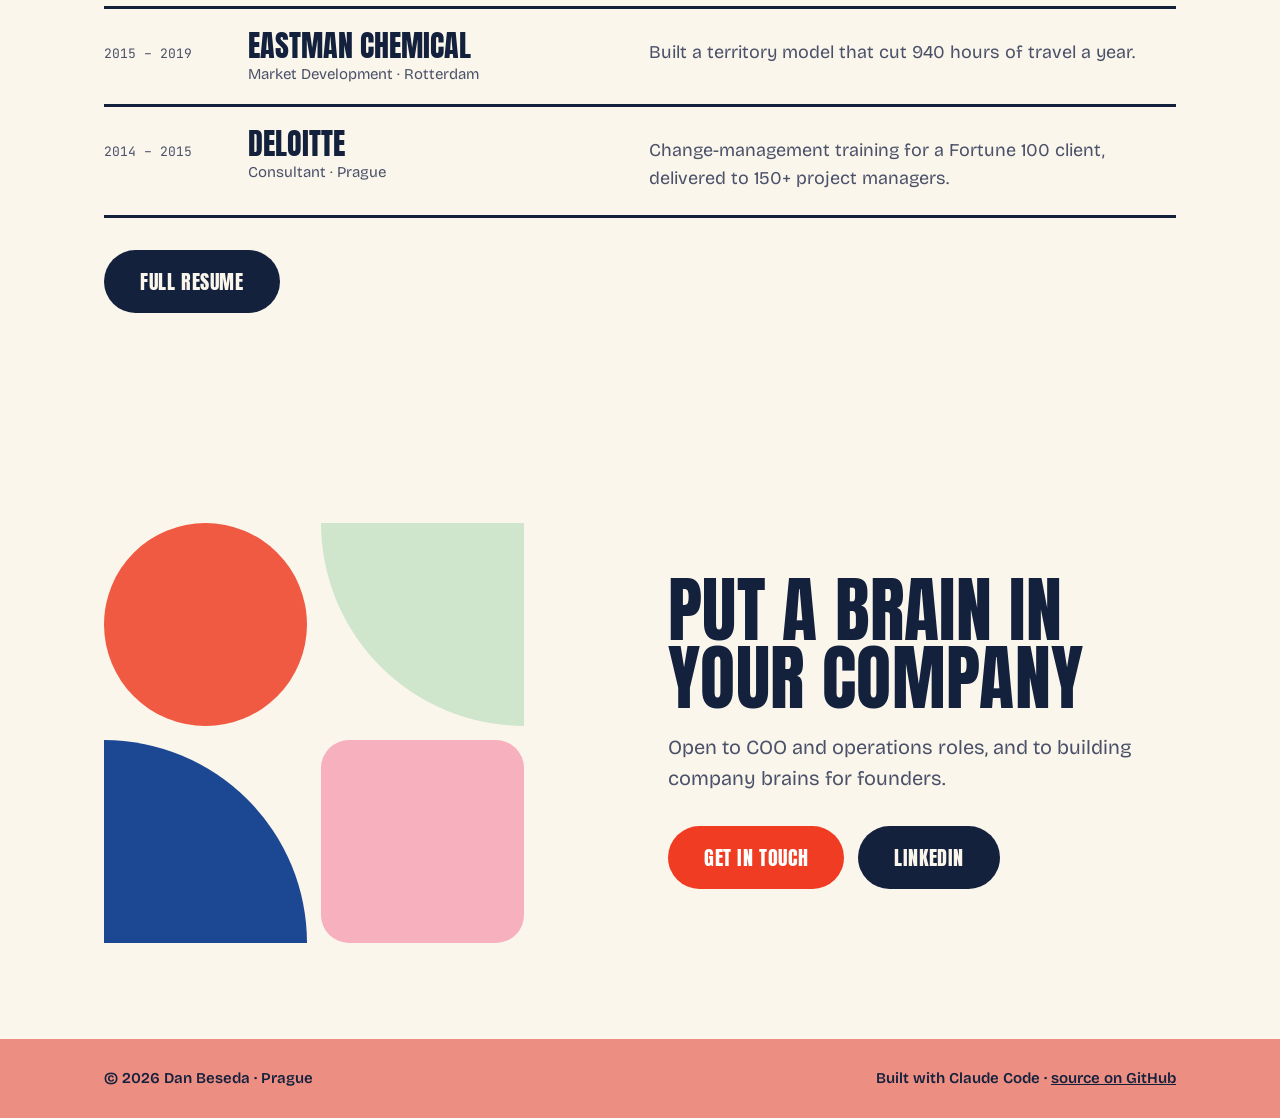
==== commit 3554d15d: "Match the operating model page to the site's look and make it the case study Co-Authored-By: Claude " ====
--- a/site/index.html
+++ b/site/index.html
@@ -17,7 +17,7 @@
     <a class="logo" href="./">Dan Beseda<span class="o" aria-hidden="true"></span></a>
     <ul>
       <li><a href="#work">Work</a></li>
-      <li><a href="work/company-brain.html">Company Brain</a></li>
+      <li><a href="work/ai-operating-model.html">Company Brain</a></li>
       <li class="hide-sm"><a href="resume.html">Resume</a></li>
       <li><a href="#hire">Get in Touch</a></li>
     </ul>
@@ -37,7 +37,7 @@
   <div class="wrap narrow">
     <p>
       I'm an <a class="y" href="resume.html">operator</a> and <a class="p" href="resume.html#aomu">founder</a> who puts AI
-      to real work: from a <a class="m" href="work/company-brain.html">company brain</a> that holds everything a company
+      to real work: from a <a class="m" href="work/ai-operating-model.html">company brain</a> that holds everything a company
       knows, to <a class="y" href="#work">AI agents</a> that work as real teammates.
     </p>
     <p style="font-size:clamp(18px,2vw,22px);font-weight:400">
@@ -50,17 +50,11 @@
   <div class="wrap">
     <h2 class="center">See what I built</h2>
     <div class="work">
-      <a class="card" href="work/company-brain.html">
+      <a class="card" href="work/ai-operating-model.html">
         <span class="kicker">Axolt Brain · 2026</span>
         <h3>The company brain</h3>
-        <p>One place for everything the company knows: meetings, Slack, brand manuals, research and customer feedback. People and AI agents both work from it.</p>
+        <p>A two-person company with AI as the team: one shared brain, 17 agents and 43 repeatable tasks across marketing, ops, support, research and finance.</p>
         <span class="go">Read the case study →</span>
-      </a>
-      <a class="card" href="work/ai-operating-model.html">
-        <span class="kicker">Axolt Brain · 2026</span>
-        <h3>What runs on the brain</h3>
-        <p>A two-person company with AI as the team: 17 agents and 43 repeatable tasks across marketing, ops, support, research and finance.</p>
-        <span class="go">See the operating model →</span>
       </a>
       <div class="card soon">
         <span class="kicker warm">Customer service</span>
